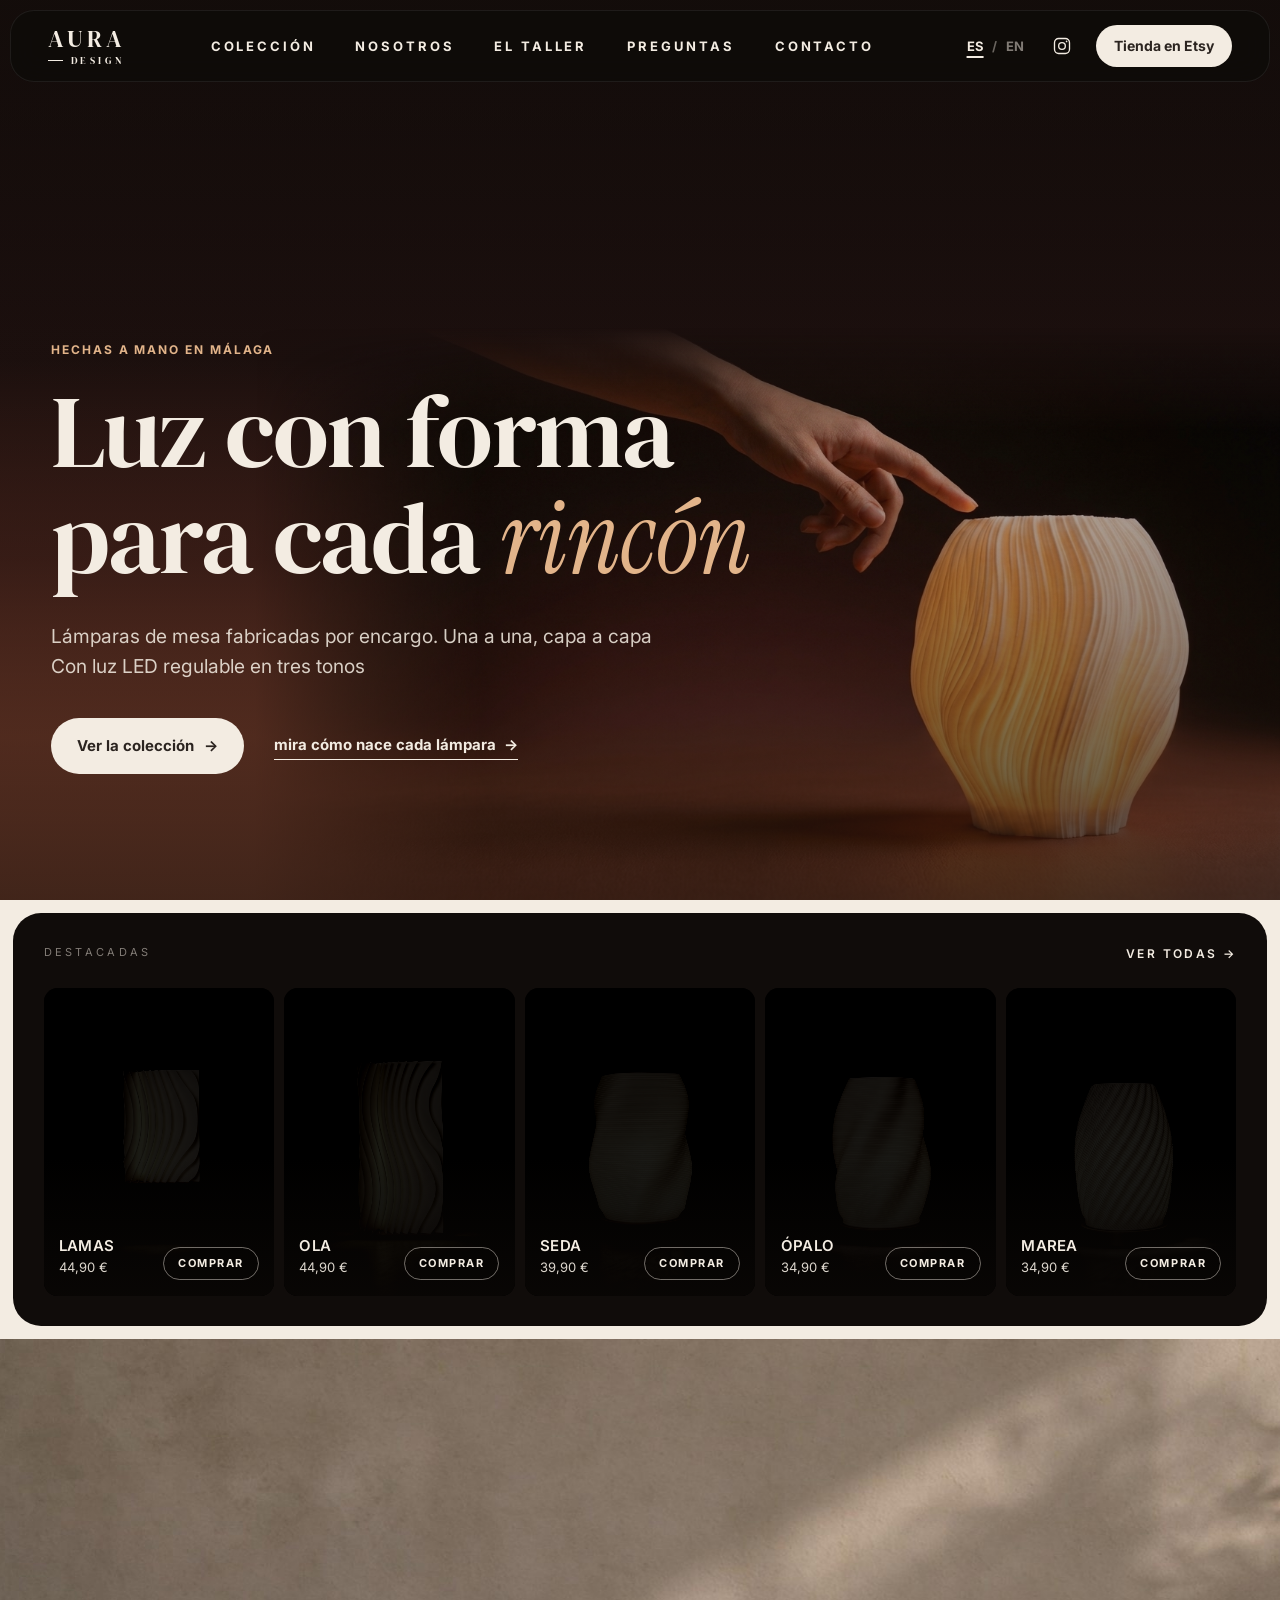
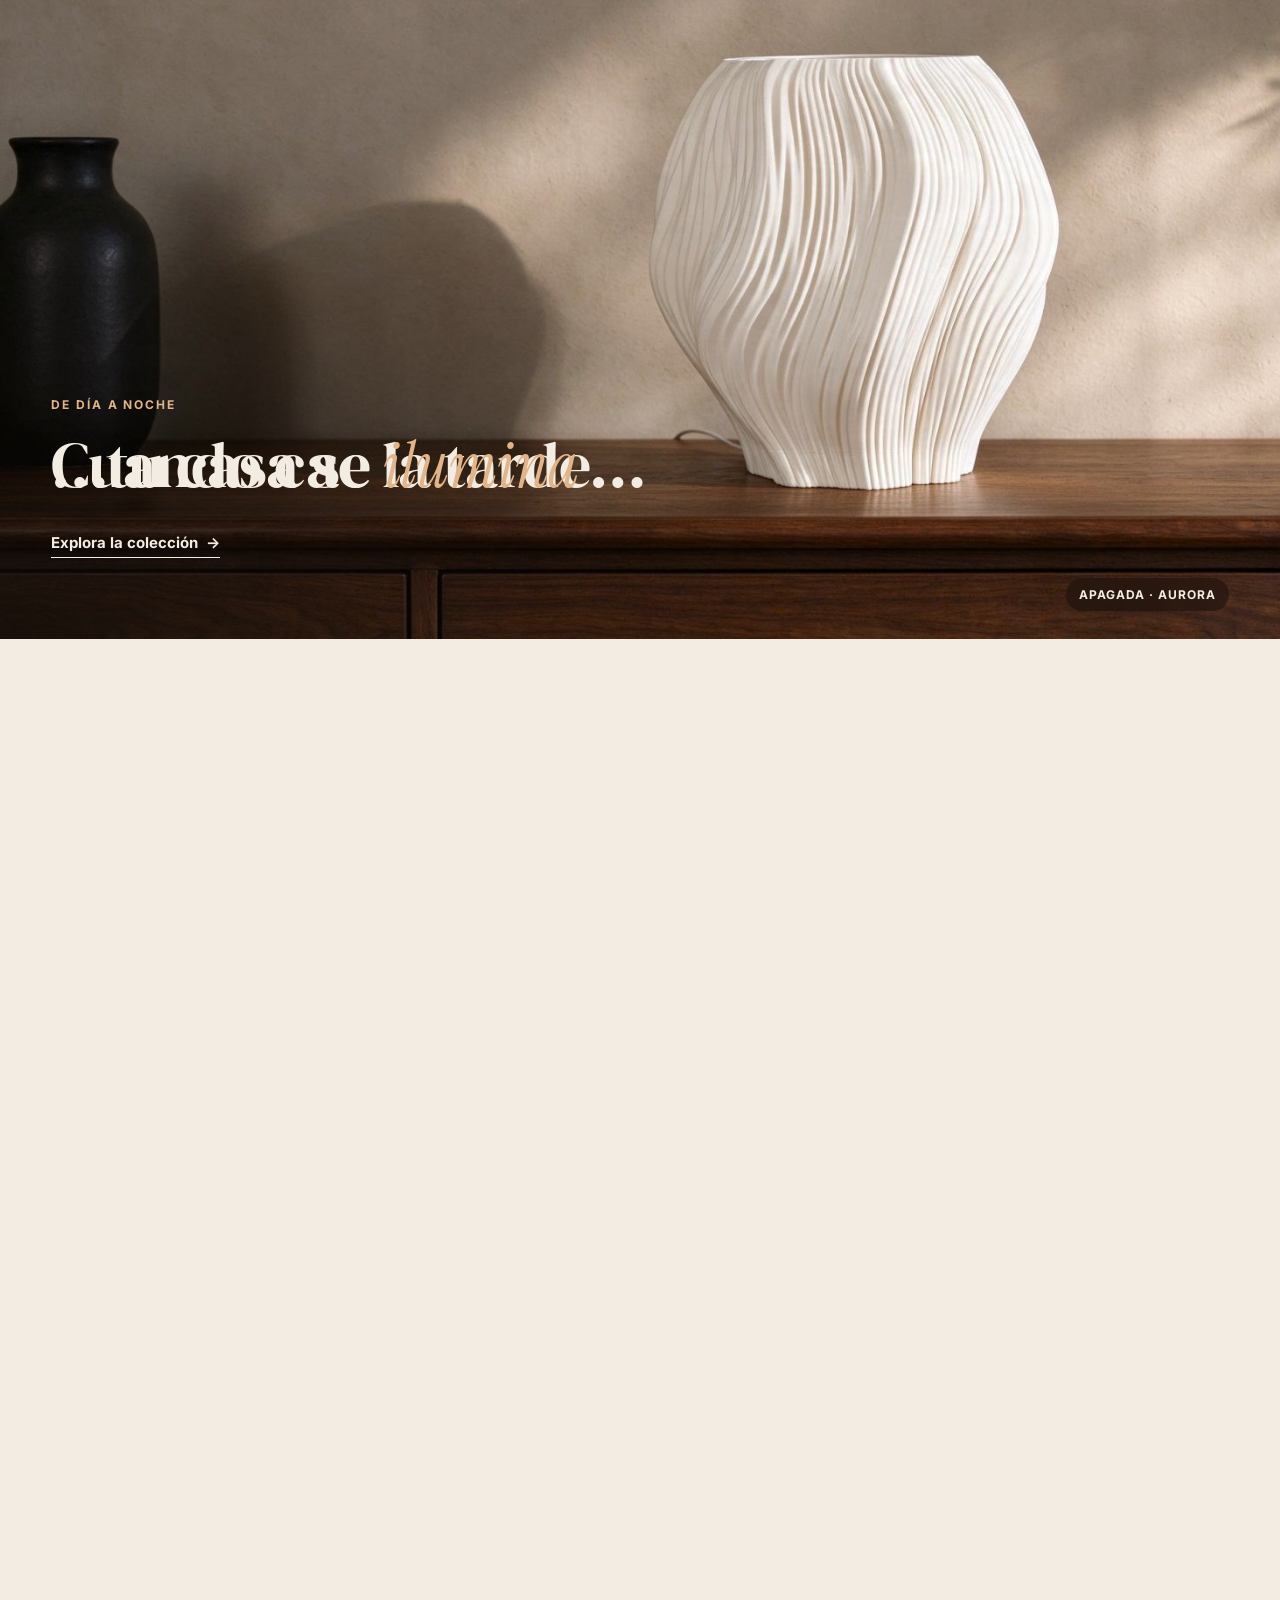
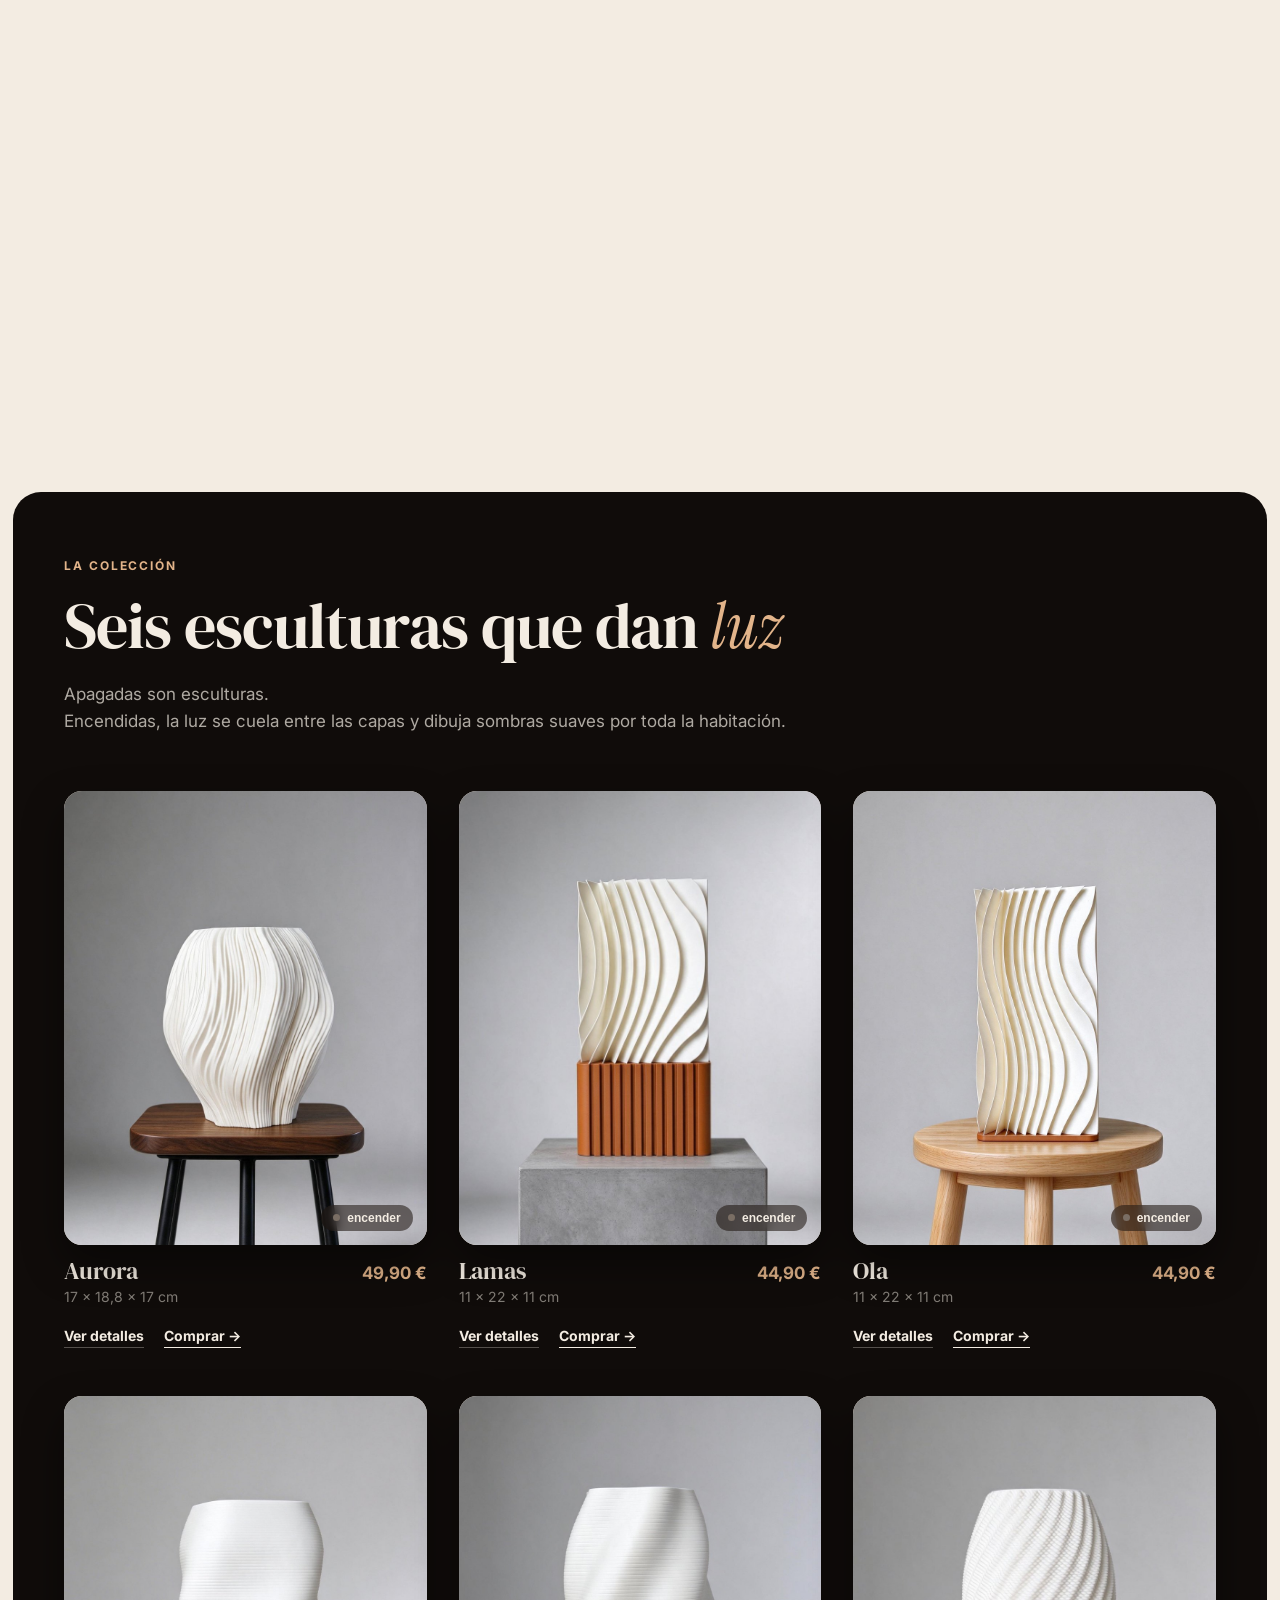
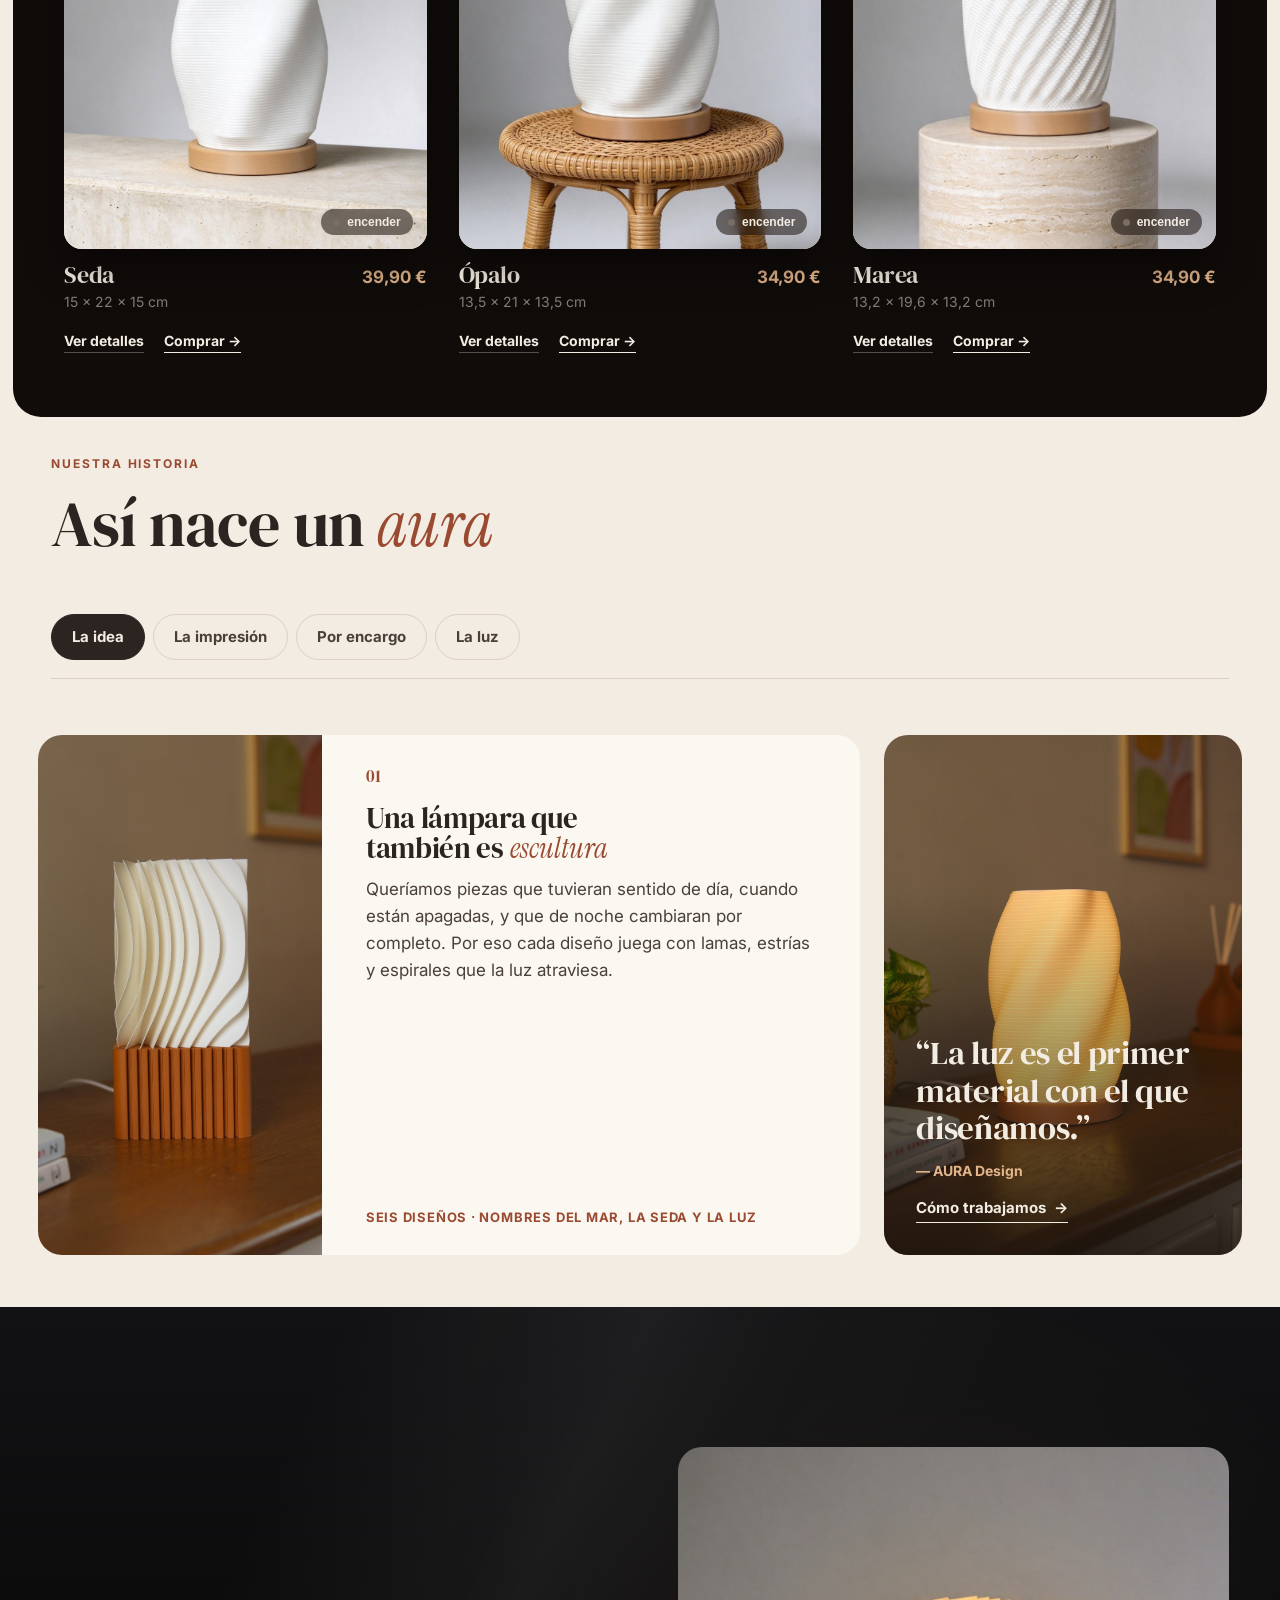
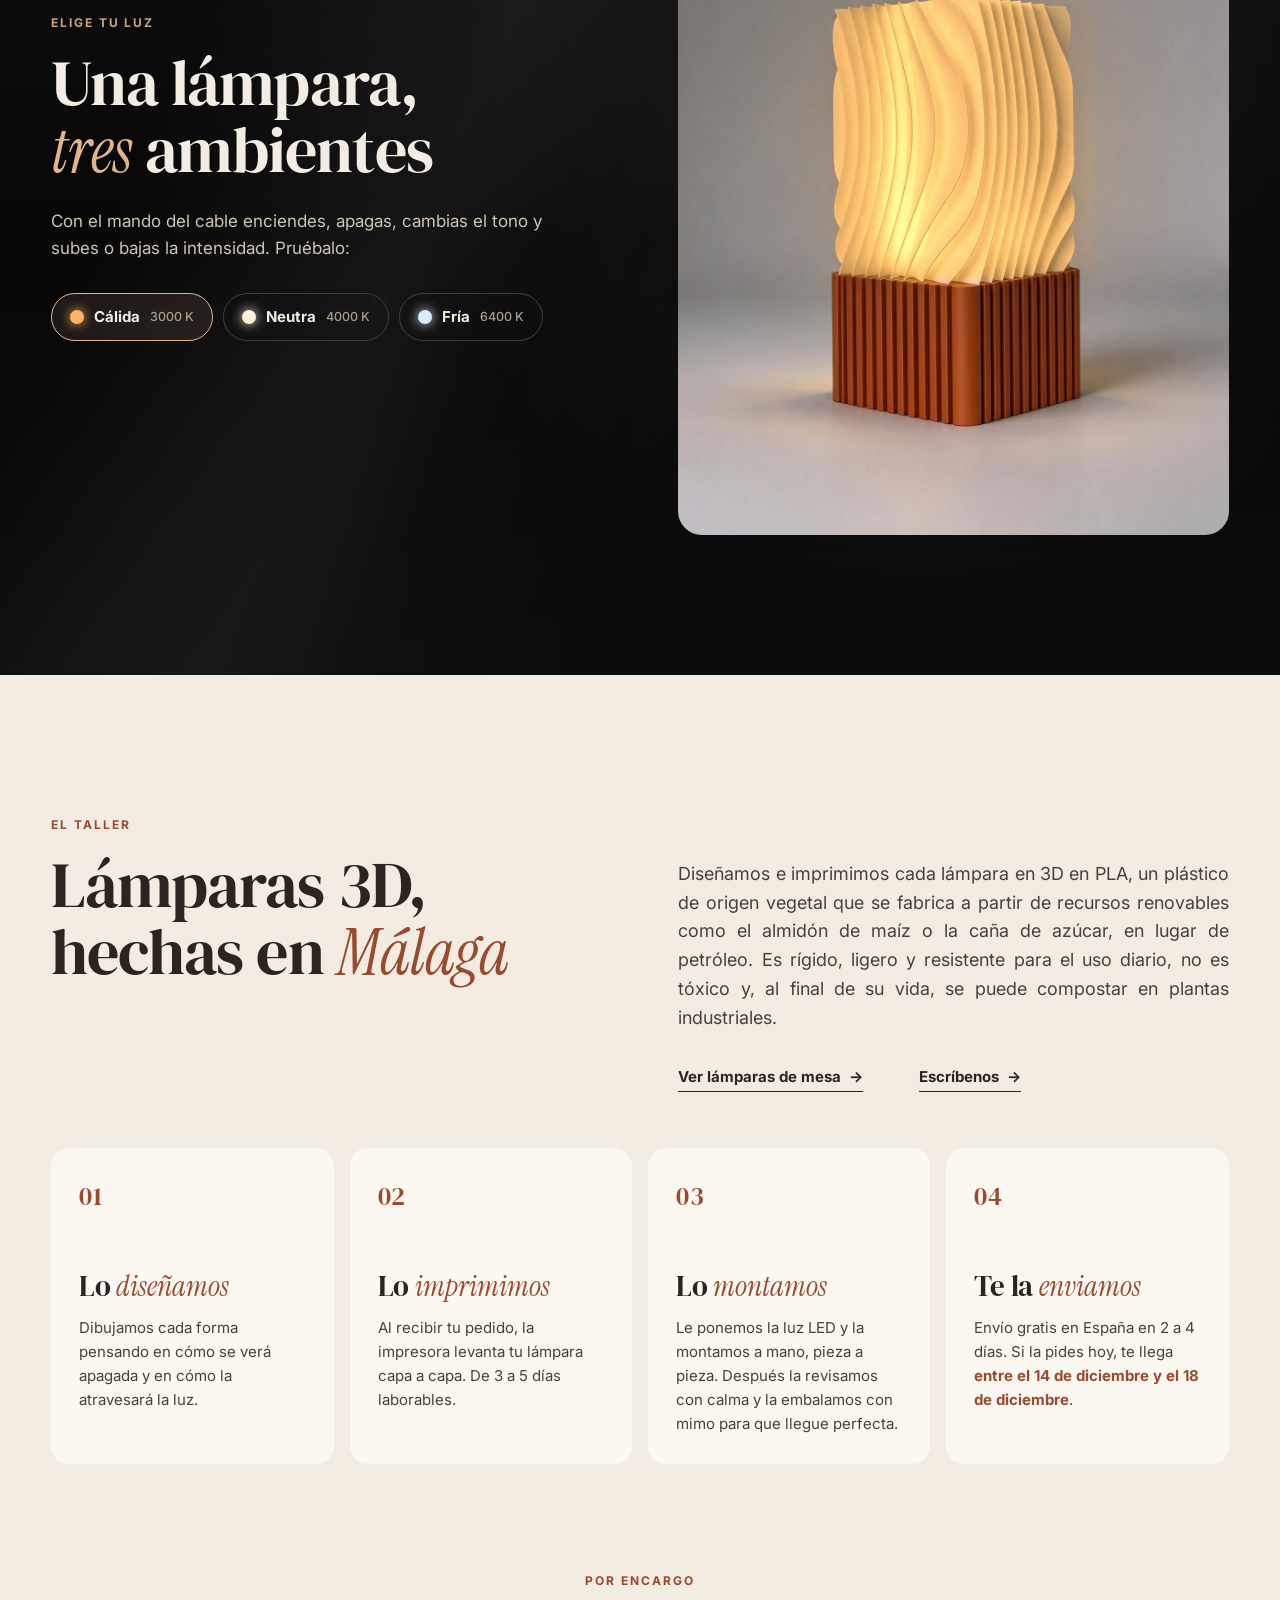
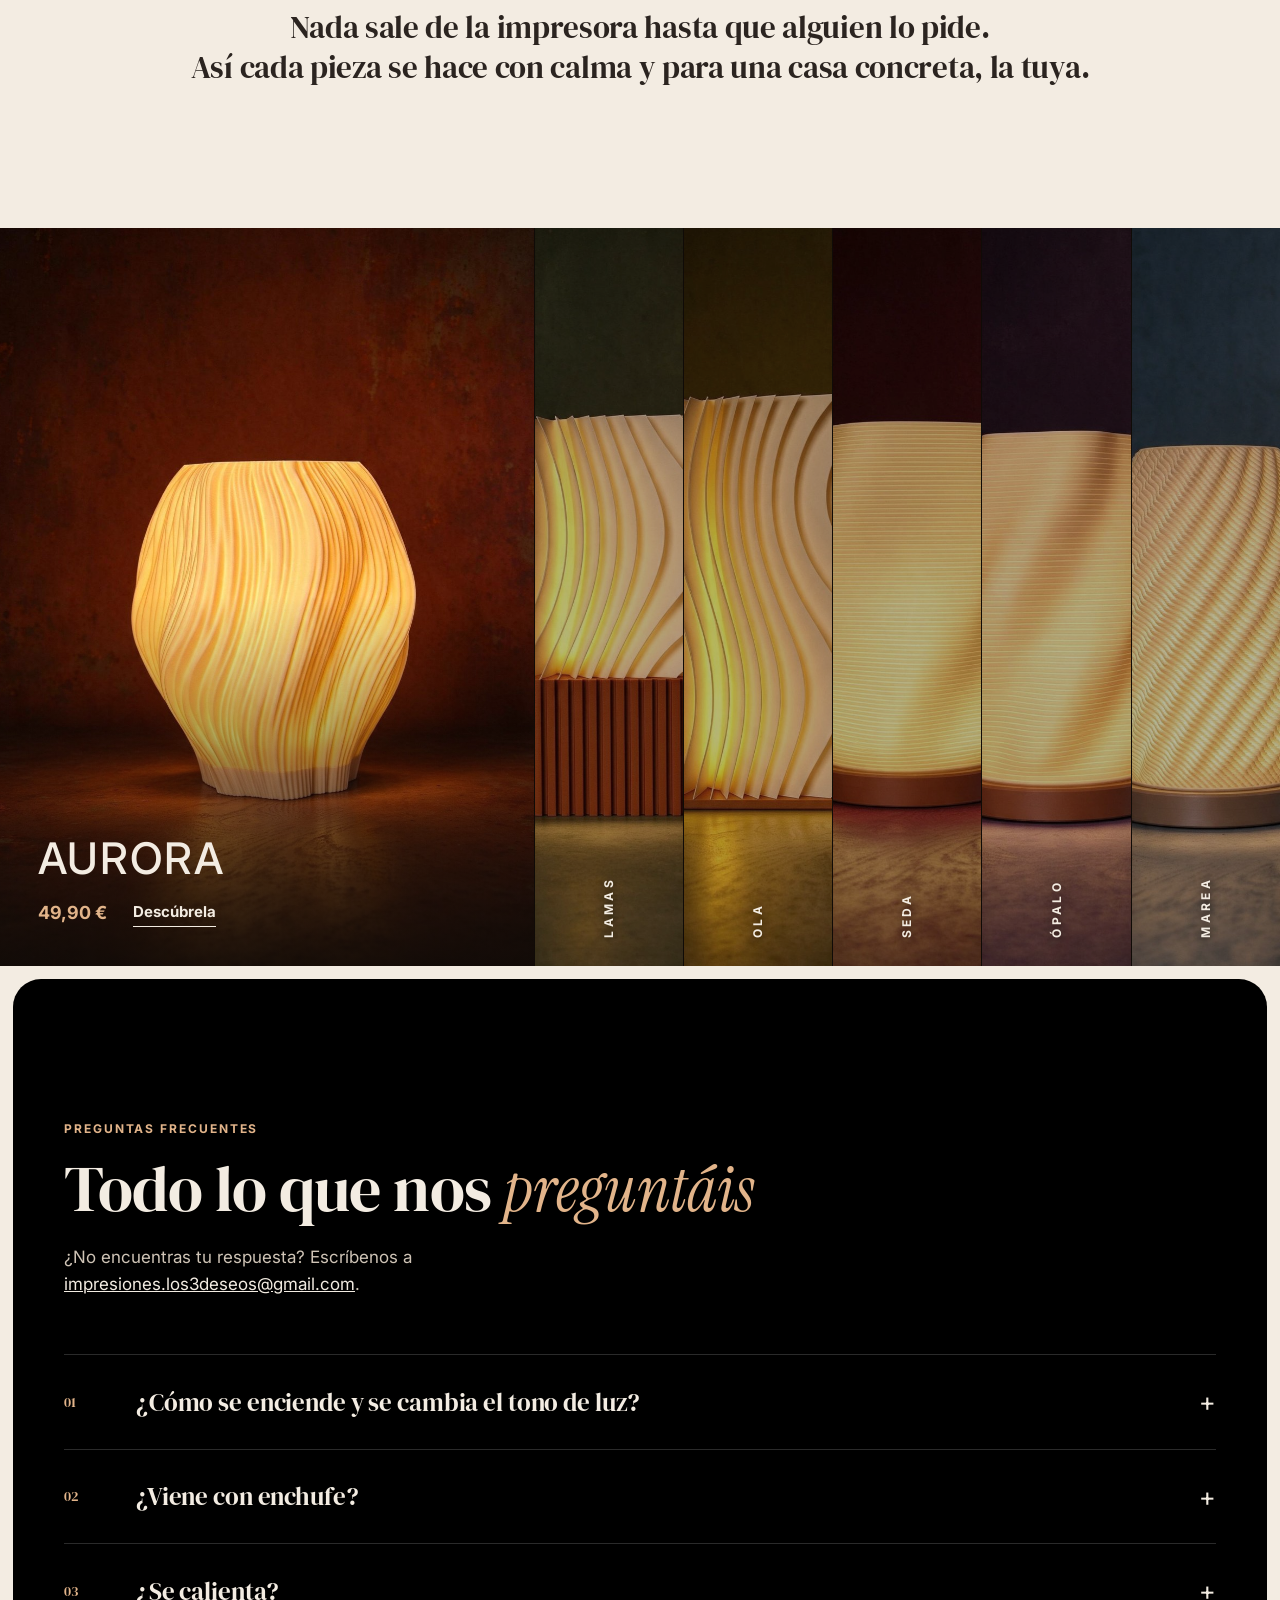
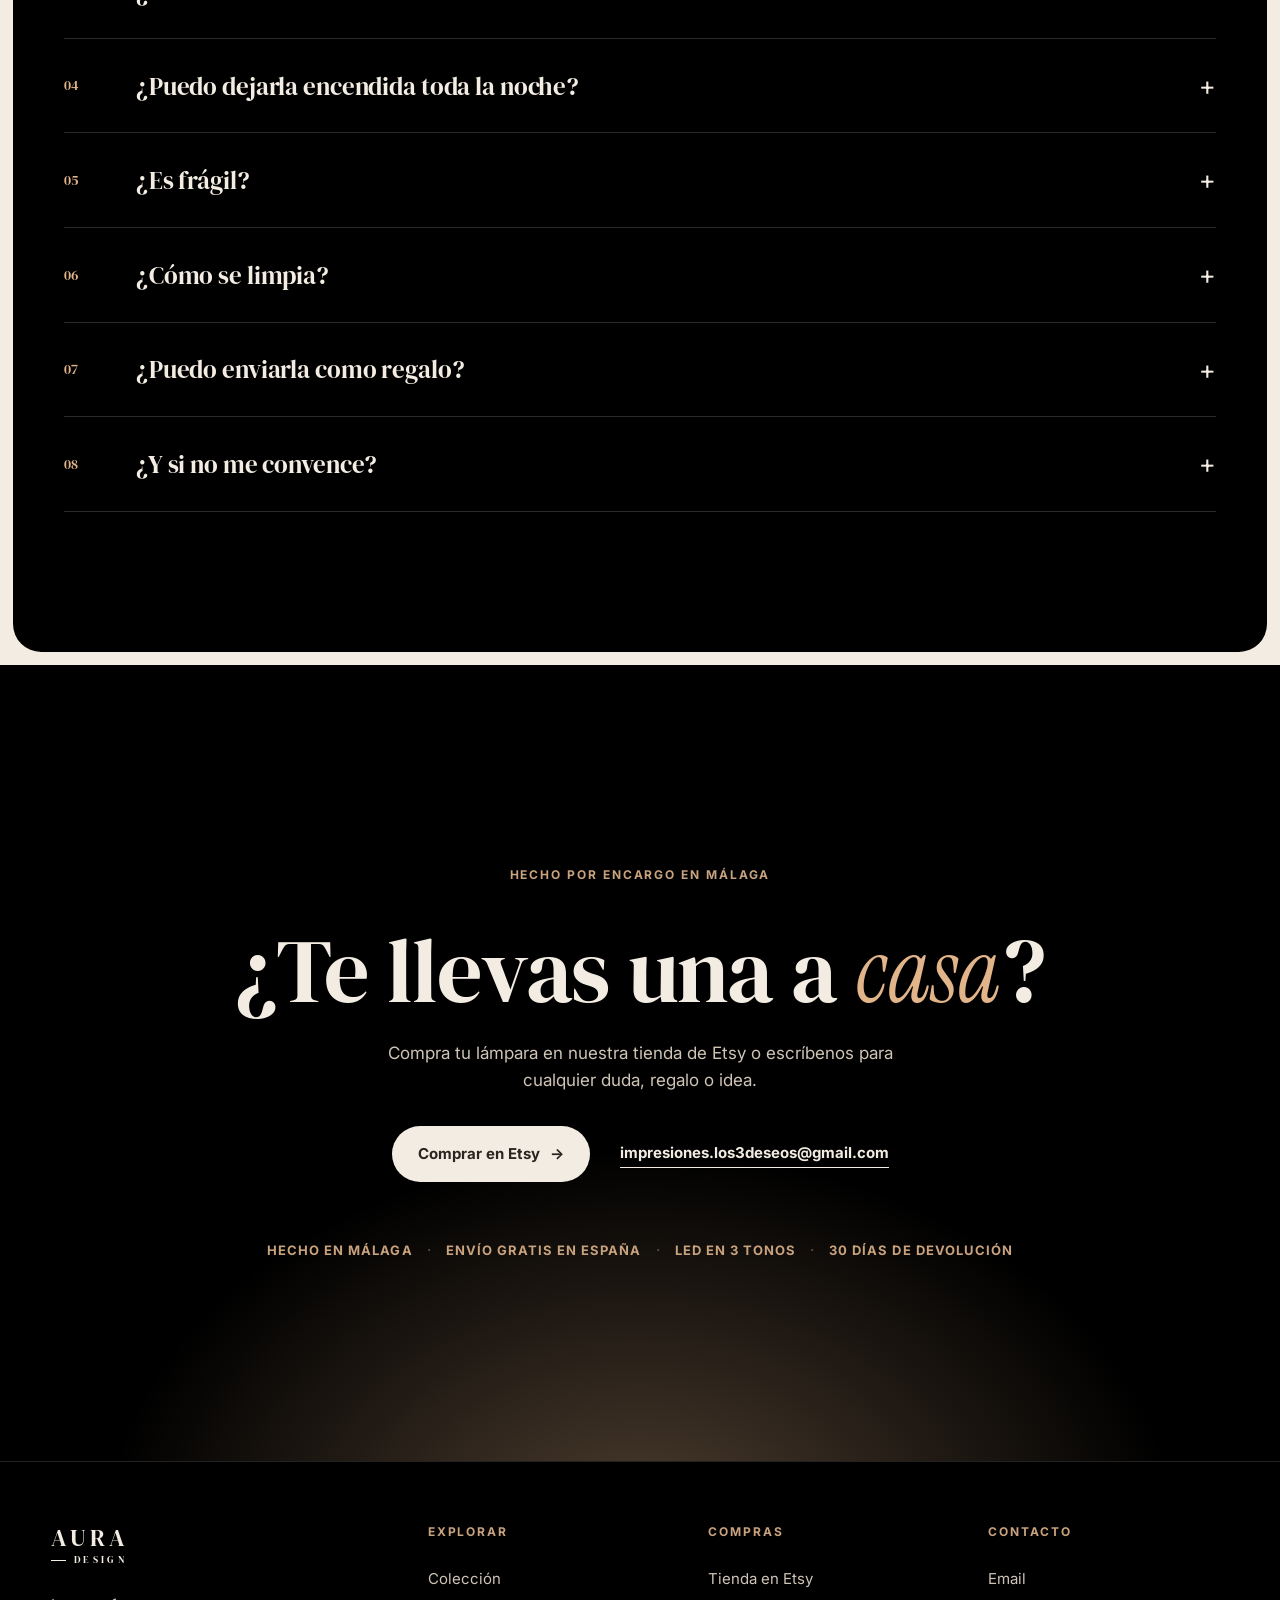
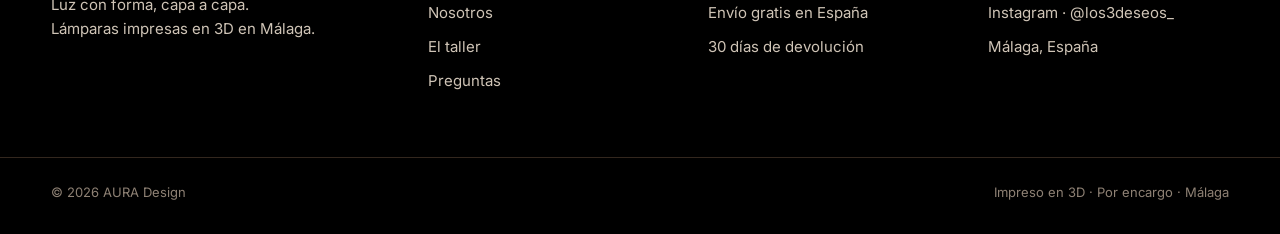
==== movil.html @ dd96360b "Versión de móvil separada (movil.html) - movil.html con su propia hoja de estilos (css/movil.css); c" ====
<!doctype html>
<html lang="es" data-version="movil">
<head>
  <meta charset="utf-8" />
  <meta name="viewport" content="width=device-width, initial-scale=1, viewport-fit=cover" />
  <title>AURA Design · Lámparas impresas en 3D en Málaga</title>
  <meta name="description" content="Lámparas de mesa de diseño impresas en 3D por encargo en Málaga. Luz LED regulable en tres tonos: cálida, neutra o fría. Envío gratis en España." />
  <meta property="og:title" content="AURA Design · Lámparas impresas en 3D en Málaga" />
  <meta property="og:description" content="Lámparas escultóricas impresas en 3D, hechas por encargo en Málaga." />
  <meta property="og:image" content="assets/fotos/lamas/1.jpg" />
  <link rel="icon" href="assets/favicon.svg" type="image/svg+xml" />
  <link rel="preconnect" href="https://fonts.googleapis.com" />
  <link rel="preconnect" href="https://fonts.gstatic.com" crossorigin />
  <link href="https://fonts.googleapis.com/css2?family=Inter:wght@400;500;600;700&family=DM+Serif+Display&family=Instrument+Serif:ital@1&display=swap" rel="stylesheet" />
  <link rel="stylesheet" href="css/movil.css" />
</head>
<body>

  <!-- Cabecera -->
  <header class="cabecera" id="cabecera">
    <div class="ancho cabecera-fila">
      <a href="#inicio" class="logo" aria-label="AURA Design. Inicio">
        <span class="logo-texto"><span class="logo-nombre"><b>AURA</b> <i>design</i></span></span>
      </a>
      <nav class="menu" id="menu" aria-label="Principal">
        <a href="#coleccion">Colección</a>
        <a href="#historia">Nosotros</a>
        <a href="#taller">El taller</a>
        <a href="#preguntas">Preguntas</a>
        <a href="#contacto">Contacto</a>
      </nav>
      <div class="cabecera-acciones">
        <div class="idiomas" role="group" aria-label="Idioma / Language">
          <button type="button" data-idioma="es" lang="es" aria-label="Español">ES</button>
          <span aria-hidden="true">/</span>
          <button type="button" data-idioma="en" lang="en" aria-label="English">EN</button>
        </div>
        <a class="icono" href="https://www.instagram.com/los3deseos_/" target="_blank" rel="noopener" aria-label="Instagram">
          <svg viewBox="0 0 24 24" width="20" height="20" fill="none" stroke="currentColor" stroke-width="1.6"><rect x="3" y="3" width="18" height="18" rx="5"/><circle cx="12" cy="12" r="4"/><circle cx="17.5" cy="6.5" r="1" fill="currentColor" stroke="none"/></svg>
        </a>
        <a class="boton boton-pequeno" href="https://www.etsy.com/shop/Los3Deseos" target="_blank" rel="noopener">Tienda en Etsy</a>
        <button class="hamburguesa" id="hamburguesa" aria-label="Abrir menú" aria-expanded="false" aria-controls="menu">
          <span></span><span></span>
        </button>
      </div>
    </div>
  </header>

  <main>
    <!-- Hero -->
    <section class="hero" id="inicio">
      <img class="hero-video" src="assets/fotos/portada.jpg" alt="Una mano se acerca a una lámpara escultórica encendida" fetchpriority="high" />
      <div class="hero-velo"></div>
      <div class="ancho hero-contenido">
        <p class="antetitulo antetitulo-claro aparece">Hechas a mano en Málaga</p>
        <h1 class="aparece">Luz con forma<br />para cada <em>rincón</em></h1>
        <p class="hero-sub aparece">Lámparas de mesa fabricadas por encargo. Una a una, capa a capa<br />Con luz LED regulable en tres tonos</p>
        <div class="hero-ctas aparece">
          <a class="boton boton-claro" href="#coleccion">Ver la colección <span aria-hidden="true">→</span></a>
          <a class="enlace-flecha enlace-claro" href="#taller">mira cómo nace cada lámpara <span aria-hidden="true">→</span></a>
        </div>
      </div>
    </section>

    <!-- Vitrina: las lámparas se encienden una a una al bajar -->
    <section class="vitrina" id="vitrina" aria-label="Lámparas destacadas">
      <div class="vitrina-panel">
        <div class="vitrina-cabeza">
          <p>Destacadas</p>
          <a href="#coleccion">Ver todas <span aria-hidden="true">→</span></a>
        </div>
        <div class="vitrina-fila" id="vitrina-fila"></div>
      </div>
    </section>

    <!-- De día a noche: escena que se enciende con el scroll -->
    <section class="anochecer" id="anochecer">
      <div class="anochecer-fijo">
        <div class="anochecer-fondo" aria-hidden="true">
          <img src="assets/fotos/anochecer/dia.jpg" alt="" />
          <img class="encendida" src="assets/fotos/anochecer/noche.jpg" alt="" />
        </div>
        <div class="anochecer-texto">
          <p class="antetitulo antetitulo-claro">De día a noche</p>
          <h2>
            <span class="frase frase-dia">Cuando cae la tarde…</span>
            <span class="frase frase-noche">…tu casa se <em>ilumina</em></span>
          </h2>
          <a class="enlace-flecha anochecer-enlace" href="#coleccion">Explora la colección <span aria-hidden="true">→</span></a>
        </div>
        <p class="anochecer-estado" role="img" aria-label="Lámpara Aurora sobre un mueble de madera, de día apagada y de noche encendida"><span id="anochecer-estado">apagada</span> · Aurora</p>
      </div>
    </section>

    <!-- Colección -->
    <div class="coleccion-fondo">
    <section class="ancho seccion" id="coleccion">
      <div class="seccion-titulo aparece">
        <div>
          <p class="antetitulo">La colección</p>
          <h2>Seis esculturas que dan <em>luz</em></h2>
          <p class="seccion-sub">Apagadas son esculturas.<br />Encendidas, la luz se cuela entre las capas y dibuja sombras suaves por toda la habitación.</p>
        </div>
      </div>
      <div class="rejilla" id="rejilla"></div>
    </section>
    </div>

    <!-- Nuestra historia -->
    <section class="ancho seccion" id="historia">
      <div class="seccion-titulo aparece">
        <div>
          <p class="antetitulo">Nuestra historia</p>
          <h2>Así nace un <em>aura</em></h2>
        </div>
      </div>

      <div class="pestanas aparece" role="tablist" aria-label="Nuestra historia">
        <button role="tab" aria-selected="true" aria-controls="p-idea" id="t-idea">La idea</button>
        <button role="tab" aria-selected="false" aria-controls="p-impresion" id="t-impresion" tabindex="-1">La impresión</button>
        <button role="tab" aria-selected="false" aria-controls="p-encargo" id="t-encargo" tabindex="-1">Por encargo</button>
        <button role="tab" aria-selected="false" aria-controls="p-material" id="t-material" tabindex="-1">La luz</button>
      </div>

      <div class="historia aparece">
        <div class="historia-paneles">
          <article class="panel" role="tabpanel" id="p-idea" aria-labelledby="t-idea">
            <img src="assets/fotos/lamas/1.jpg" alt="Lámpara Lamas apagada" loading="lazy" />
            <div class="panel-texto">
              <span class="numero">01</span>
              <h3>Una lámpara que también es <em>escultura</em></h3>
              <p>Queríamos piezas que tuvieran sentido de día, cuando están apagadas, y que de noche cambiaran por completo. Por eso cada diseño juega con lamas, estrías y espirales que la luz atraviesa.</p>
              <p class="pie">Seis diseños · nombres del mar, la seda y la luz</p>
            </div>
          </article>
          <article class="panel" role="tabpanel" id="p-impresion" aria-labelledby="t-impresion" hidden>
            <img src="assets/fotos/ola-doble/5.jpg" alt="Detalle de las lamas impresas en 3D de la lámpara Ola" loading="lazy" />
            <div class="panel-texto">
              <span class="numero">02</span>
              <h3>Capa a capa, en <em>Málaga</em></h3>
              <p>Cada lámpara se imprime en 3D en nuestro taller, capa sobre capa, hasta levantar formas que serían imposibles de hacer a mano. Después la montamos, la probamos y la revisamos antes de embalarla.</p>
              <p class="pie">Impresión 3D · montaje a mano</p>
            </div>
          </article>
          <article class="panel" role="tabpanel" id="p-encargo" aria-labelledby="t-encargo" hidden>
            <img src="assets/fotos/marea/1.jpg" alt="Lámpara Marea apagada" loading="lazy" />
            <div class="panel-texto">
              <span class="numero">03</span>
              <h3>Se hace cuando la <em>pides</em></h3>
              <p>No guardamos almacenes llenos. Tu lámpara empieza a imprimirse cuando haces el pedido: tardamos de 3 a 5 días laborables en hacerla y de 2 a 4 en que te llegue, con envío gratis en España.</p>
              <p class="pie" id="pie-entrega">Por encargo · envío gratis en España</p>
            </div>
          </article>
          <article class="panel" role="tabpanel" id="p-material" aria-labelledby="t-material" hidden>
            <img src="assets/fotos/seda/2.jpg" alt="Lámpara Seda encendida" loading="lazy" />
            <div class="panel-texto">
              <span class="numero">04</span>
              <h3>Tres tonos, un <em>mando</em></h3>
              <p>Luz LED regulable: cálida (3000 K), neutra (4000 K) o fría (6400 K), y la intensidad que quieras. Apenas da calor, así que puedes dejarla encendida toda la noche. Se conecta por USB de 5 V, con adaptador de enchufe incluido.</p>
              <p class="pie">PLA · LED regulable · USB 5 V</p>
            </div>
          </article>
        </div>
        <blockquote class="cita">
          <img src="assets/fotos/opalo/2.jpg" alt="" loading="lazy" />
          <div>
            <p>“La luz es el primer material con el que diseñamos.”</p>
            <footer>— AURA Design</footer>
            <a class="enlace-flecha enlace-claro" href="#taller">Cómo trabajamos <span aria-hidden="true">→</span></a>
          </div>
        </blockquote>
      </div>
    </section>

    <!-- Tonos de luz interactivos -->
    <section class="tonos" id="tonos">
      <div class="ancho tonos-fila">
        <div class="tonos-texto aparece">
          <p class="antetitulo antetitulo-dorado">Elige tu luz</p>
          <h2>Una lámpara, <em>tres</em> ambientes</h2>
          <p>Con el mando del cable enciendes, apagas, cambias el tono y subes o bajas la intensidad. Pruébalo:</p>
          <div class="tonos-botones" role="radiogroup" aria-label="Tono de luz">
            <button role="radio" aria-checked="true" data-tono="calida"><i style="--c:#ffb565"></i>Cálida <small>3000 K</small></button>
            <button role="radio" aria-checked="false" data-tono="neutra" tabindex="-1"><i style="--c:#fff1d6"></i>Neutra <small>4000 K</small></button>
            <button role="radio" aria-checked="false" data-tono="fria" tabindex="-1"><i style="--c:#d8ecff"></i>Fría <small>6400 K</small></button>
          </div>
        </div>
        <figure class="tonos-foto" id="tonos-foto" data-tono="calida">
          <div class="capa-tono" data-capa="calida">
            <img src="assets/fotos/tonos/calida.jpg" alt="Lámpara Lamas encendida" loading="lazy" />
          </div>
          <div class="capa-tono" data-capa="neutra">
            <img src="assets/fotos/tonos/neutra.jpg" alt="" aria-hidden="true" loading="lazy" />
          </div>
          <div class="capa-tono" data-capa="fria">
            <img src="assets/fotos/tonos/fria.jpg" alt="" aria-hidden="true" loading="lazy" />
          </div>
        </figure>
      </div>
    </section>

    <!-- El taller -->
    <section class="ancho seccion" id="taller">
      <div class="taller aparece">
        <p class="antetitulo taller-ante">El taller</p>
        <h2>Lámparas 3D, hechas en <em>Málaga</em></h2>
        <div class="taller-texto">
          <p>Diseñamos e imprimimos cada lámpara en 3D en PLA, un plástico de origen vegetal que se fabrica a partir de recursos renovables como el almidón de maíz o la caña de azúcar, en lugar de petróleo. Es rígido, ligero y resistente para el uso diario, no es tóxico y, al final de su vida, se puede compostar en plantas industriales.</p>
          <div class="taller-ctas">
            <a class="enlace-flecha" href="#coleccion">Ver lámparas de mesa <span aria-hidden="true">→</span></a>
            <a class="enlace-flecha" href="#contacto">Escríbenos <span aria-hidden="true">→</span></a>
          </div>
        </div>
      </div>

      <ol class="pasos" id="pasos">
        <li class="aparece"><span class="numero">01</span><h3>Lo <em>diseñamos</em></h3><p>Dibujamos cada forma pensando en cómo se verá apagada y en cómo la atravesará la luz.</p></li>
        <li class="aparece"><span class="numero">02</span><h3>Lo <em>imprimimos</em></h3><p>Al recibir tu pedido, la impresora levanta tu lámpara capa a capa. De 3 a 5 días laborables.</p></li>
        <li class="aparece"><span class="numero">03</span><h3>Lo <em>montamos</em></h3><p>Le ponemos la luz LED y la montamos a mano, pieza a pieza. Después la revisamos con calma y la embalamos con mimo para que llegue perfecta.</p></li>
        <li class="aparece"><span class="numero">04</span><h3>Te la <em>enviamos</em></h3><p>Envío gratis en España en 2 a 4 días. Si la pides hoy, te llega <strong id="entrega">en unos días</strong>.</p></li>
      </ol>

      <div class="manifiesto aparece">
        <p class="antetitulo">Por encargo</p>
        <p class="manifiesto-texto">Nada sale de la impresora hasta que alguien lo pide.<br />Así cada pieza se hace con calma y para una casa concreta, la tuya.</p>
      </div>
    </section>

    <!-- Abanico de las seis lámparas -->
    <section class="abanico" id="destacadas" aria-label="Las seis lámparas"></section>

    <!-- Preguntas (desde aquí hasta el final, fondo oscuro) -->
    <div class="preguntas-fondo">
    <section class="ancho seccion preguntas" id="preguntas">
      <div class="seccion-titulo aparece">
        <div>
          <p class="antetitulo">Preguntas frecuentes</p>
          <h2>Todo lo que nos <em>preguntáis</em></h2>
        </div>
        <p>¿No encuentras tu respuesta? Escríbenos a <a href="mailto:impresiones.los3deseos@gmail.com">impresiones.los3deseos@gmail.com</a>.</p>
      </div>
      <div class="acordeon" id="acordeon"></div>
    </section>
    </div>

    <!-- Cierre -->
    <section class="cierre" id="contacto">
      <div class="ancho cierre-contenido aparece">
        <p class="antetitulo antetitulo-dorado">Hecho por encargo en Málaga</p>
        <h2>¿Te llevas una a <em>casa</em>?</h2>
        <p>Compra tu lámpara en nuestra tienda de Etsy o escríbenos para cualquier duda, regalo o idea.</p>
        <div class="hero-ctas">
          <a class="boton boton-claro" href="https://www.etsy.com/shop/Los3Deseos" target="_blank" rel="noopener">Comprar en Etsy <span aria-hidden="true">→</span></a>
          <a class="enlace-flecha enlace-claro" href="mailto:impresiones.los3deseos@gmail.com">impresiones.los3deseos@gmail.com</a>
        </div>
        <ul class="confianza">
          <li>Hecho en Málaga</li><li>Envío gratis en España</li><li>LED en 3 tonos</li><li>30 días de devolución</li>
        </ul>
      </div>
    </section>
  </main>

  <footer class="pie-pagina">
    <div class="ancho pie-rejilla">
      <div class="pie-marca">
        <a href="#inicio" class="logo"><span class="logo-texto"><span class="logo-nombre"><b>AURA</b> <i>design</i></span></span></a>
        <p>Luz con forma, capa a capa.<br />Lámparas impresas en 3D en Málaga.</p>
      </div>
      <div>
        <h4>Explorar</h4>
        <a href="#coleccion">Colección</a>
        <a href="#historia">Nosotros</a>
        <a href="#taller">El taller</a>
        <a href="#preguntas">Preguntas</a>
      </div>
      <div>
        <h4>Compras</h4>
        <a href="https://www.etsy.com/shop/Los3Deseos" target="_blank" rel="noopener">Tienda en Etsy</a>
        <span>Envío gratis en España</span>
        <span>30 días de devolución</span>
      </div>
      <div>
        <h4>Contacto</h4>
        <a href="mailto:impresiones.los3deseos@gmail.com">Email</a>
        <a href="https://www.instagram.com/los3deseos_/" target="_blank" rel="noopener">Instagram · @los3deseos_</a>
        <span>Málaga, España</span>
      </div>
    </div>
    <div class="ancho pie-final">
      <span>© <span id="anio">2026</span> AURA Design</span>
      <span>Impreso en 3D · Por encargo · Málaga</span>
    </div>
  </footer>

  <!-- Ficha de producto -->
  <dialog class="ficha" id="ficha" aria-labelledby="ficha-nombre">
    <button class="ficha-cerrar" id="ficha-cerrar" aria-label="Cerrar">×</button>
    <div class="ficha-galeria">
      <img id="ficha-foto" src="" alt="" />
      <div class="ficha-miniaturas" id="ficha-miniaturas"></div>
    </div>
    <div class="ficha-datos">
      <p class="antetitulo" id="ficha-distintivo">Hecho por encargo</p>
      <h2 id="ficha-nombre"></h2>
      <p class="ficha-precio" id="ficha-precio"></p>
      <p id="ficha-descripcion"></p>
      <dl class="ficha-specs">
        <dt>Medidas</dt><dd id="ficha-medidas"></dd>
        <dt>Material</dt><dd>PLA impreso en 3D</dd>
        <dt>Luz</dt><dd>LED regulable: cálida, neutra o fría</dd>
        <dt>Cable</dt><dd>USB 5 V con adaptador de enchufe</dd>
        <dt>Entrega</dt><dd id="ficha-entrega"></dd>
      </dl>
      <a class="boton" id="ficha-comprar" href="#" target="_blank" rel="noopener">Comprar en Etsy <span aria-hidden="true">→</span></a>
    </div>
  </dialog>

  <script src="js/i18n.js"></script>
  <script src="js/main.js"></script>
</body>
</html>
---- css/movil.css ----
/* =========================================================
   AURA Design · estilos
   Paleta y tipografías tomadas de la marca actual.
   ========================================================= */
:root {
  --display: "DM Serif Display", Georgia, serif;
  --texto: Inter, system-ui, sans-serif;
  --logo: "DM Serif Display", Georgia, serif;
  --logo-cursiva: "Instrument Serif", Georgia, serif;

  --crema: #F3ECE2;
  --crema-2: #EAE0D2;
  --papel: #FBF7F1;
  --oscuro: #2B2420;
  --noche: #1A120C;
  --noche-2: #22170F;
  --terracota: #9A4A30;
  --dorado: #C9A27E;
  --ambar: #E2B48A;
  --apagado: #4A403A;
  --tenue: #746860;
  --linea: #DCD0C0;

  --radio: 18px;
  --sombra: 0 30px 60px -30px rgba(43, 36, 32, .45);
  --ease: cubic-bezier(.2, .7, .2, 1);
}

* { box-sizing: border-box; }
html { scroll-behavior: smooth; scroll-padding-top: 80px; }
body {
  margin: 0;
  background: var(--crema);
  color: var(--oscuro);
  font-family: var(--texto);
  font-size: 17px;
  line-height: 1.6;
  -webkit-font-smoothing: antialiased;
}
img, video { max-width: 100%; display: block; }
a { color: inherit; }
p { margin: 0; }
h1, h2, h3, h4 {
  margin: 0;
  font-family: var(--display);
  font-weight: 400;
  line-height: 1.04;
  letter-spacing: -.015em;
  text-wrap: balance;
}
h1 { font-size: clamp(48px, 8vw, 112px); }
h2 { font-size: clamp(36px, 5vw, 64px); }
h3 { font-size: clamp(24px, 2.3vw, 30px); letter-spacing: -.01em; }
/* Última palabra de los títulos: cursiva fina en color */
h1 em, h2 em, h3 em {
  font-family: var(--logo-cursiva); font-style: italic; font-weight: 400;
  letter-spacing: 0; color: var(--terracota);
}
.hero h1 em, .anochecer h2 em, .tonos h2 em, .cierre h2 em { color: var(--ambar); }
:focus-visible { outline: 3px solid var(--dorado); outline-offset: 3px; border-radius: 4px; }

.ancho { max-width: 1320px; margin: 0 auto; padding-inline: max(20px, 4vw); }
.seccion { padding-block: clamp(72px, 11vw, 140px); display: flex; flex-direction: column; gap: clamp(32px, 5vw, 56px); }
.seccion-titulo { display: flex; flex-wrap: wrap; align-items: end; justify-content: space-between; gap: 20px 40px; }
.seccion-titulo h2 { max-width: 14em; }
.seccion-titulo > p { color: var(--apagado); max-width: 28em; }

.antetitulo {
  font-size: 12px; font-weight: 700; letter-spacing: .16em; text-transform: uppercase;
  color: var(--terracota); margin-bottom: 18px;
}
.antetitulo-claro { color: var(--ambar); }
.antetitulo-dorado { color: var(--dorado); }

/* Botones y enlaces */
.boton {
  display: inline-flex; align-items: center; gap: 10px;
  padding: 16px 26px; border-radius: 999px;
  background: var(--oscuro); color: var(--crema);
  font-weight: 700; font-size: 15px; text-decoration: none;
  transition: transform .3s var(--ease), background .3s;
}
.boton:hover { transform: translateY(-2px); background: var(--terracota); }
.boton span { transition: transform .3s var(--ease); }
.boton:hover span { transform: translateX(4px); }
.boton-claro { background: var(--crema); color: var(--oscuro); }
.boton-claro:hover { background: var(--ambar); }
.boton-pequeno { padding: 10px 18px; font-size: 14px; }

.enlace-flecha {
  display: inline-flex; gap: 8px; align-items: center;
  font-weight: 700; font-size: 15px; text-decoration: none;
  border-bottom: 1px solid currentColor; padding-bottom: 2px;
}
.enlace-flecha span { transition: transform .3s var(--ease); }
.enlace-flecha:hover span { transform: translateX(5px); }
.enlace-claro { color: var(--crema); }

/* Barra de aviso */
.aviso {
  background: var(--terracota); color: var(--papel);
  font-size: 13px; font-weight: 700; letter-spacing: .04em;
  text-align: center; padding: 9px 16px;
}

/* Cabecera */
/* Barra flotante tipo píldora: negra arriba, crema al hacer scroll */
.cabecera {
  position: sticky; top: 0; z-index: 50;
  padding: 10px;
  margin-bottom: -92px;
  color: var(--crema);
  transition: color .45s var(--ease);
}
.cabecera.solida { color: var(--oscuro); }
.cabecera-fila {
  position: relative; max-width: none; border-radius: 24px;
  padding-inline: clamp(18px, 3vw, 44px);
  height: 72px; display: flex; align-items: center; justify-content: space-between; gap: 24px;
}
.cabecera-fila::before {
  content: ""; position: absolute; inset: 0; z-index: -1;
  border-radius: inherit;
  background: rgba(14, 11, 9, .82);
  border: 1px solid rgba(255, 255, 255, .07);
  backdrop-filter: blur(16px) saturate(1.2); -webkit-backdrop-filter: blur(16px) saturate(1.2);
  transition: background .45s var(--ease), border-color .45s, box-shadow .45s;
}
.cabecera.solida .cabecera-fila::before {
  background: rgba(232, 226, 218, .92);
  border-color: rgba(43, 36, 32, .06);
  box-shadow: 0 12px 40px -18px rgba(43, 36, 32, .35);
}
.cabecera:not(.solida) .boton-pequeno:hover { background: var(--ambar); }
.logo { display: inline-flex; align-items: center; gap: 10px; text-decoration: none; font-family: var(--display); font-weight: 700; font-size: 21px; letter-spacing: -.03em; }
.logo img { border-radius: 9px; }
.logo-texto { display: flex; flex-direction: column; line-height: 1; }
.logo-nombre { display: inline-flex; flex-direction: column; white-space: nowrap; letter-spacing: 0; }
.logo-nombre b { font-family: var(--display); font-weight: 400; font-size: 24px; letter-spacing: .16em; margin-right: -.16em; }
/* "design" debajo de AURA: mayúsculas pequeñas, separadas, con una línea a la izquierda */
.logo-nombre i {
  display: flex; align-items: center; gap: 8px; margin-top: 5px; margin-right: -.34em;
  font-family: var(--display); font-style: normal; font-weight: 400; font-size: 10px;
  letter-spacing: .34em; text-transform: uppercase;
}
.logo-nombre i::before { content: ""; flex: 1; height: 1px; background: currentColor; }
.logo-texto small {
  font-family: var(--texto); font-size: 10.5px; font-weight: 500;
  letter-spacing: .14em; text-transform: none; opacity: .75; margin-top: 4px;
}
.menu { display: flex; gap: 40px; }
.menu a { text-decoration: none; font-size: 13px; font-weight: 700; letter-spacing: .22em; text-transform: uppercase; position: relative; }
.menu a::after { content: ""; position: absolute; left: 0; right: 0; bottom: -4px; height: 1px; background: currentColor; transform: scaleX(0); transform-origin: right; transition: transform .35s var(--ease); }
.menu a:hover::after { transform: scaleX(1); transform-origin: left; }
.cabecera-acciones { display: flex; align-items: center; gap: 14px; }
/* Selector de idioma ES / EN */
.idiomas { display: flex; align-items: center; gap: 4px; font-size: 13px; font-weight: 700; letter-spacing: .08em; }
.idiomas span { opacity: .4; }
.idiomas button { background: none; border: 0; padding: 6px 4px; font: inherit; color: inherit; cursor: pointer; opacity: .5; transition: opacity .2s; }
.idiomas button:hover { opacity: .85; }
.idiomas button[aria-pressed="true"] { opacity: 1; text-decoration: underline; text-underline-offset: 5px; text-decoration-thickness: 1.5px; }
.icono { display: grid; place-items: center; width: 40px; height: 40px; border-radius: 50%; transition: background .3s; }
.icono:hover { background: rgba(127, 110, 95, .18); }
.cabecera:not(.solida) .boton-pequeno { background: var(--crema); color: var(--oscuro); }
.hamburguesa { display: none; width: 42px; height: 42px; border: 0; background: none; color: inherit; cursor: pointer; padding: 0; position: relative; }
.hamburguesa span { position: absolute; left: 10px; right: 10px; height: 1.6px; background: currentColor; transition: transform .3s var(--ease), top .3s; }
.hamburguesa span:first-child { top: 16px; }
.hamburguesa span:last-child { top: 25px; }
.hamburguesa[aria-expanded="true"] span:first-child { top: 20px; transform: rotate(45deg); }
.hamburguesa[aria-expanded="true"] span:last-child { top: 20px; transform: rotate(-45deg); }

/* Hero */
.hero {
  position: relative; min-height: 100svh; display: flex; align-items: flex-end;
  color: var(--crema); overflow: hidden; background: var(--noche);
}
/* Portada: se ve la foto entera, pegada abajo a la derecha. El fondo imita
   los colores de la foto (negro arriba, suelo terracota abajo) para que no se noten bordes. */
.hero:has(.hero-video) { background: linear-gradient(180deg, #0e0809 0%, #1c0f0e 40%, #4a221c 62%, #9a4c37 82%, #b55c43 100%); }
.hero-video {
  position: absolute; right: 0; bottom: 0; width: 80%; height: auto; max-height: 100%; object-fit: contain;
  /* Bordes izquierdo y superior difuminados para fundirse con el fondo */
  -webkit-mask-image: linear-gradient(to right, transparent 0%, #000 22%), linear-gradient(to bottom, transparent 0%, #000 18%);
  -webkit-mask-composite: source-in;
  mask-image: linear-gradient(to right, transparent 0%, #000 22%), linear-gradient(to bottom, transparent 0%, #000 18%);
  mask-composite: intersect;
}
@media (max-width: 760px) {
  /* Móvil: la foto se ve más de lejos (mano y lámpara enteras) en la parte de arriba,
     fundida con el fondo; el texto queda debajo. */
  .hero:has(.hero-video) { background: linear-gradient(180deg, #0e0809 0%, #140b0a 22%, #4a221c 44%, #8a4331 54%, #5e2d22 70%, #241310 100%); }
  .hero-video {
    inset: auto; top: 74px; left: -60vw; right: auto; bottom: auto;
    width: 172vw; max-width: none; height: auto; max-height: none; object-fit: contain;
    -webkit-mask-image: linear-gradient(to bottom, transparent 0%, #000 12%, #000 74%, transparent 100%);
    mask-image: linear-gradient(to bottom, transparent 0%, #000 12%, #000 74%, transparent 100%);
  }
  .hero .hero-contenido { padding-bottom: 26px; }
}
.hero-velo { position: absolute; inset: 0; background: linear-gradient(180deg, rgba(26,18,12,.45) 0%, rgba(26,18,12,.15) 35%, rgba(26,18,12,.75) 100%); }
.hero-contenido { position: relative; width: 100%; max-width: none; margin: 0;padding-bottom: clamp(90px, 14vh, 150px); padding-top: 140px; }
.hero h1 { max-width: 10em; }
.hero-sub { max-width: 32em; font-size: clamp(17px, 1.5vw, 20px); color: rgba(243,236,226,.86); margin: 28px 0 36px; }
.hero-ctas { display: flex; flex-wrap: wrap; align-items: center; gap: 18px 30px; }
.scroll-cue {
  position: absolute; right: max(20px, 4vw); bottom: 36px; z-index: 2;
  display: flex; flex-direction: column; align-items: center; gap: 10px;
  color: var(--crema); text-decoration: none; font-size: 11px; letter-spacing: .2em; text-transform: uppercase;
}
.scroll-cue i { width: 1px; height: 54px; background: rgba(243,236,226,.35); position: relative; overflow: hidden; }
.scroll-cue i::after { content: ""; position: absolute; left: 0; width: 1px; height: 18px; background: var(--crema); animation: gota 2s var(--ease) infinite; }
@keyframes gota { from { top: -18px; } to { top: 54px; } }

/* Rejilla de productos */
/* 3 arriba y 3 abajo; en tablet 2 por fila y en móvil 2 más pequeñas */
.rejilla { display: grid; grid-template-columns: repeat(3, 1fr); gap: 48px 32px; }
@media (max-width: 860px) { .rejilla { grid-template-columns: repeat(2, 1fr); } }
.tarjeta { display: flex; flex-direction: column; gap: 14px; }
.tarjeta-foto {
  position: relative; aspect-ratio: 4 / 5; border-radius: var(--radio); overflow: hidden;
  background: var(--crema-2); cursor: pointer; border: 0; padding: 0; width: 100%;
}
.tarjeta-foto img { position: absolute; inset: 0; width: 100%; height: 100%; object-fit: cover; transform: scale(var(--zoom, 1)); transition: opacity .8s var(--ease), transform 1.2s var(--ease); }
/* Lamas y Marea salen más pequeñas en su foto: se acercan un poco */
.tarjeta-foto[data-lampara="lamas"] { --zoom: 1.25; }
.tarjeta-foto[data-lampara="marea-mini"] { --zoom: 1.25; }
.tarjeta-foto .encendida { opacity: 0; }
.tarjeta:hover .tarjeta-foto .encendida,
.tarjeta.encendida .tarjeta-foto .encendida,
.tarjeta-foto:focus-visible .encendida { opacity: 1; }
.tarjeta:hover .tarjeta-foto img { transform: scale(calc(var(--zoom, 1) * 1.04)); }
.etiqueta {
  position: absolute; top: 14px; left: 14px; z-index: 2;
  background: var(--terracota); color: var(--papel);
  font-size: 12px; font-weight: 700; padding: 5px 11px; border-radius: 999px; letter-spacing: .03em;
}
.etiqueta-suave { left: auto; right: 14px; background: rgba(251,247,241,.9); color: var(--oscuro); }
.interruptor {
  position: absolute; bottom: 14px; right: 14px; z-index: 2;
  font-size: 12px; font-weight: 700; padding: 6px 12px; border-radius: 999px;
  background: rgba(26,18,12,.55); color: var(--crema); backdrop-filter: blur(6px);
  display: inline-flex; align-items: center; gap: 7px;
}
.interruptor::before { content: ""; width: 7px; height: 7px; border-radius: 50%; background: #7a6e64; transition: background .4s, box-shadow .4s; }
.tarjeta:hover .interruptor::before, .tarjeta.encendida .interruptor::before { background: #ffc37a; box-shadow: 0 0 10px #ffb565; }
.tarjeta-info { display: flex; justify-content: space-between; align-items: baseline; gap: 12px; }
.tarjeta-info h3 { font-size: 24px; }
.tarjeta-medidas { color: var(--tenue); font-size: 14px; white-space: nowrap; }
.precio { font-weight: 700; color: var(--terracota); white-space: nowrap; }
.precio s { color: var(--tenue); font-weight: 500; margin-right: 6px; }
.tarjeta-acciones { display: flex; gap: 20px; font-size: 14px; }
.tarjeta-acciones button { background: none; border: 0; padding: 0; font: inherit; font-weight: 700; cursor: pointer; color: var(--oscuro); border-bottom: 1px solid var(--linea); }
.tarjeta-acciones a { font-weight: 700; text-decoration: none; border-bottom: 1px solid currentColor; }

/* Vitrina: panel oscuro con lámparas que se encienden al bajar */
.vitrina { padding: clamp(10px, 1vw, 16px); }
.vitrina-panel {
  background: #100c0a; color: var(--crema);
  border-radius: 28px; padding: clamp(18px, 2.4vw, 32px);
}
.vitrina-cabeza { display: flex; justify-content: space-between; align-items: center; margin-bottom: clamp(18px, 2vw, 26px); }
.vitrina-cabeza p { font-size: 11px; letter-spacing: .3em; text-transform: uppercase; color: rgba(243,236,226,.5); }
.vitrina-cabeza a { font-size: 12px; font-weight: 600; letter-spacing: .2em; text-transform: uppercase; text-decoration: none; }
.vitrina-cabeza a span { display: inline-block; transition: transform .3s var(--ease); }
.vitrina-cabeza a:hover span { transform: translateX(4px); }
.vitrina-fila { display: grid; grid-template-columns: repeat(5, 1fr); gap: 10px; }
/* --luz va de 0 (apagada: oscura y sin color) a 1 (encendida: la foto tal cual) */
.foco {
  --luz: 0;
  position: relative; aspect-ratio: 3 / 4; border-radius: 14px; overflow: hidden; background: #000;
  box-shadow: 0 30px 70px -30px rgba(255, 170, 90, calc(var(--luz) * .45));
}
.foco img {
  position: absolute; inset: 0; width: 100%; height: 100%; object-fit: cover;
  filter: brightness(calc(.16 + var(--luz) * .84)) saturate(calc(.25 + var(--luz) * .75)) contrast(calc(1.15 - var(--luz) * .15));
  transform: scale(calc(1.04 - var(--luz) * .04));
  transition: filter .35s linear, transform .35s linear;
}
.foco::after { content: ""; position: absolute; inset: 0; background: linear-gradient(180deg, transparent 55%, rgba(10,7,5,.85) 100%); pointer-events: none; }.foco-abrir { position: absolute; inset: 0; z-index: 1; border: 0; padding: 0; background: none; cursor: pointer; border-radius: inherit; }
.foco .etiqueta { background: rgba(243,236,226,.16); color: var(--crema); backdrop-filter: blur(6px); font-size: 11px; padding: 4px 10px; }
.foco-info {
  position: absolute; left: 0; right: 0; bottom: 0; z-index: 2; pointer-events: none;
  display: flex; justify-content: space-between; align-items: flex-end; gap: 10px;
  padding: clamp(12px, 1.2vw, 18px);
}
.foco-info h3 { font-family: var(--texto); font-size: 15px; font-weight: 600; letter-spacing: .02em; text-transform: uppercase; }
.foco-precio { font-size: 13px; color: rgba(243,236,226,.9); }
.foco-precio s { opacity: .5; margin-right: 6px; }
.foco-comprar {
  pointer-events: auto; flex: none; text-decoration: none;
  font-size: 11px; font-weight: 700; letter-spacing: .14em; text-transform: uppercase;
  padding: 7px 14px; border-radius: 999px; border: 1px solid rgba(243,236,226,.45);
  transition: background .3s, color .3s;
}
.foco-comprar:hover { background: var(--crema); color: var(--oscuro); }
@media (max-width: 1020px) { .vitrina-fila { grid-template-columns: repeat(3, 1fr); } }@media (max-width: 560px) {
  .vitrina-fila { grid-template-columns: repeat(2, 1fr); }
  .foco-info { flex-direction: column; align-items: flex-start; }
  .foco-info h3 { font-size: 13px; }
}
/* Móvil: Destacadas en dos columnas escalonadas, con tarjetas de distintas alturas */
@media (max-width: 760px) {
  .vitrina-fila { grid-template-columns: 1fr 1fr; grid-auto-rows: 11px; gap: 0 10px; }
  .foco { aspect-ratio: auto; margin-bottom: 10px; }
  .foco:nth-child(1) { grid-column: 1; grid-row: 1 / span 30; }   /* alta */
  .foco:nth-child(2) { grid-column: 2; grid-row: 6 / span 24; }   /* empieza más abajo */
  .foco:nth-child(3) { grid-column: 1; grid-row: 31 / span 24; }
  .foco:nth-child(4) { grid-column: 2; grid-row: 30 / span 31; }  /* alta */
  .foco:nth-child(5) { grid-column: 1; grid-row: 55 / span 27; }
  .foco-info { gap: 8px; }
  .foco-comprar { font-size: 10px; padding: 6px 12px; }
}

/* De día a noche */
.anochecer { position: relative; height: 260vh; background: var(--crema); --p: 0; }
.anochecer-fijo {
  position: sticky; top: 0; height: 100vh; overflow: hidden;
  display: flex; align-items: flex-end;
  padding: 0 max(20px, 4vw) max(56px, 9vh);
  background: var(--noche);
  color: var(--crema);
}
/* Fondo a pantalla completa: foto de día que se funde con la de noche al bajar */
.anochecer-fondo { position: absolute; inset: 0; }
.anochecer-fondo img { position: absolute; inset: 0; width: 100%; height: 100%; object-fit: cover; object-position: 25% center; }
.anochecer-fondo .encendida { opacity: var(--p); }
/* Sombra suave en la esquina inferior izquierda para que el texto claro se lea */
.anochecer-fondo::after {
  content: ""; position: absolute; inset: 0;
  background: radial-gradient(ellipse 65% 60% at 0% 100%, rgba(14,10,7,.72) 0%, rgba(14,10,7,.4) 45%, transparent 100%);
}
.anochecer-texto { position: relative; }
.anochecer-estado {
  position: absolute; right: max(20px, 4vw); bottom: 28px;
  font-size: 12px; font-weight: 700; letter-spacing: .08em; text-transform: uppercase;
  background: rgba(26,18,12,.55); color: var(--crema); padding: 7px 13px; border-radius: 999px; backdrop-filter: blur(6px);
}
/* De día solo se ve "Cuando cae la tarde…"; al encenderse la lámpara se cambia por "…tu casa se enciende" */
.anochecer h2 { display: grid; }
.anochecer h2 { font-size: clamp(28px, 5vw, 64px); }
.frase { grid-area: 1 / 1; white-space: nowrap;transition: opacity .2s linear, transform .2s linear; }
.frase-dia { opacity: clamp(0, calc(1 - var(--p) * 2.2), 1); transform: translateY(calc(var(--p) * -14px)); }
.frase-noche { opacity: clamp(0, calc(var(--p) * 2.2 - 1.2), 1); transform: translateY(calc((1 - var(--p)) * 14px)); }
.anochecer-enlace { margin-top: 32px; }
/* "De día a noche" y "Explora la colección" también desaparecen en el hueco entre las dos frases */
.anochecer .antetitulo, .anochecer-enlace {
  opacity: max(clamp(0, calc(1 - var(--p) * 2.2), 1), clamp(0, calc(var(--p) * 2.2 - 1.2), 1));
  transition: opacity .2s linear;
}
#coleccion { padding-top: clamp(40px, 5vw, 64px); padding-bottom: clamp(40px, 5vw, 64px); }
#historia { padding-top: clamp(16px, 2vw, 24px); padding-bottom: clamp(32px, 4vw, 56px); }
.historia-paneles { display: flex; }
.historia-paneles .panel { flex: 1; }
.seccion-sub { margin-top: 20px; color: var(--apagado); }
/* En pantallas anchas va en una sola línea; en móvil y tablet sigue partiéndose */
@media (min-width: 1100px) { .seccion-sub { white-space: nowrap; } }

/* Colección sobre un panel negro */
.coleccion-fondo {
  margin: clamp(10px, 1vw, 16px); background: #100c0a; color: var(--crema);
  border-radius: 28px;
}
.coleccion-fondo :is(h2, h3) { color: var(--crema); }
.coleccion-fondo .antetitulo, .coleccion-fondo h2 em, .coleccion-fondo .precio { color: var(--ambar); }
.coleccion-fondo .etiqueta:not(.etiqueta-suave) { background: var(--ambar); color: #100c0a; }
.coleccion-fondo .seccion-sub { color: rgba(242, 236, 226, .7); }
.coleccion-fondo .tarjeta-medidas,
.coleccion-fondo .precio s { color: rgba(242, 236, 226, .5); }
.coleccion-fondo .tarjeta-acciones button { color: var(--crema); border-bottom-color: rgba(242, 236, 226, .3); }
.coleccion-fondo .tarjeta-acciones a { color: var(--crema); }
.coleccion-fondo .tarjeta-foto { box-shadow: 0 18px 40px rgba(0, 0, 0, .45); }

/* Historia */
.pestanas { display: flex; flex-wrap: wrap; gap: 8px; border-bottom: 1px solid var(--linea); padding-bottom: 18px; }
.pestanas button {
  font: inherit; font-weight: 700; font-size: 15px; cursor: pointer;
  background: none; border: 1px solid var(--linea); color: var(--apagado);
  padding: 10px 20px; border-radius: 999px; transition: all .3s var(--ease);
}
.pestanas button:hover { border-color: var(--oscuro); color: var(--oscuro); }
.pestanas button[aria-selected="true"] { background: var(--oscuro); border-color: var(--oscuro); color: var(--crema); }
.historia { display: grid; grid-template-columns: 1.6fr 1fr; gap: 24px; }
.panel { display: grid; grid-template-columns: 1fr 1fr; background: var(--papel); border-radius: 24px; overflow: hidden; min-height: 520px; animation: entra .6s var(--ease); }
.panel[hidden] { display: none; }
.panel img { width: 100%; height: 100%; object-fit: cover; }
.panel { position: relative; }
#p-idea { overflow: hidden; }
#p-idea img { transform: scale(1.15); transform-origin: 50% 55%; }
#p-idea .panel-texto { position: relative; z-index: 1; background: var(--papel); }
.panel-texto { padding: clamp(28px, 4vw, 52px); display: flex; flex-direction: column; gap: 18px; }
.panel-texto p { color: var(--apagado); }
.panel-texto .pie { margin-top: auto; font-size: 13px; font-weight: 700; letter-spacing: .06em; text-transform: uppercase; color: var(--terracota); }
.numero { font-family: var(--display); font-size: 17px; font-weight: 400; color: var(--terracota); letter-spacing: .02em; }
/* En pantallas grandes, la historia más ancha y menos alta */
@media (min-width: 1021px) {
  .historia { width: min(1640px, calc(100vw - 2 * max(20px, 3vw))); align-self: center; grid-template-columns: 2.3fr 1fr; }
  .panel { grid-template-columns: 1fr 1.9fr; min-height: 280px; }
  .panel-texto { padding: 28px 44px; gap: 12px; }
  .cita { min-height: 280px; }
  .cita > div { padding: 26px 30px; }
  .cita p { font-size: clamp(24px, 2.2vw, 32px); }
}
@keyframes entra { from { opacity: 0; transform: translateY(14px); } to { opacity: 1; transform: none; } }
.cita { position: relative; margin: 0; border-radius: 24px; overflow: hidden; color: var(--crema); min-height: 520px; display: flex; align-items: flex-end; }
.cita img { position: absolute; inset: 0; width: 100%; height: 100%; object-fit: cover; }
.cita::before { content: ""; position: absolute; inset: 0; background: linear-gradient(180deg, transparent 30%, rgba(26,18,12,.85)); z-index: 1; }
.cita > div { position: relative; z-index: 2; padding: 32px; display: flex; flex-direction: column; gap: 14px; align-items: flex-start; }
.cita p { font-family: var(--display); font-size: clamp(26px, 2.6vw, 36px); line-height: 1.12; letter-spacing: -.01em; }
.cita footer { font-size: 14px; color: var(--ambar); font-weight: 700; }

/* Tonos */
/* Negro satinado: casi negro puro con reflejos suaves, como una superficie lacada */
.tonos {
  color: var(--crema); padding-block: clamp(72px, 11vw, 140px);
  background:
    radial-gradient(ellipse 55% 70% at 72% 45%, rgba(255, 190, 120, .07), transparent 70%),
    linear-gradient(115deg, transparent 20%, rgba(255, 255, 255, .055) 38%, rgba(255, 255, 255, .015) 46%, transparent 60%),
    linear-gradient(180deg, #121214 0%, #070708 55%, #0c0c0e 100%);
}
.tonos-fila { display: grid; grid-template-columns: 1fr 1fr; gap: 6vw; align-items: center; }
.tonos-texto > p:not(.antetitulo) { color: #CFC4B6; margin: 24px 0 30px; max-width: 30em; }
.tonos-botones { display: flex; flex-wrap: wrap; gap: 10px; margin-bottom: 28px; }
.tonos-botones button {
  font: inherit; font-weight: 700; font-size: 15px; cursor: pointer;
  display: inline-flex; align-items: center; gap: 10px;
  background: transparent; color: var(--crema); border: 1px solid #4a3c31; border-radius: 999px; padding: 11px 18px;
  transition: all .3s var(--ease);
}
.tonos-botones small { color: #A99C8D; font-weight: 500; }
.tonos-botones i { width: 14px; height: 14px; border-radius: 50%; background: var(--c); box-shadow: 0 0 12px var(--c); }
.tonos-botones button[aria-checked="true"] { border-color: var(--ambar); background: rgba(226,180,138,.1); }
.tonos-foto { position: relative; margin: 0; aspect-ratio: 4 / 5; border-radius: 24px; overflow: hidden; }
.tonos-foto img { position: absolute; inset: 0; width: 100%; height: 100%; object-fit: cover; }
/* Tres fotos reales (cálida, neutra, fría) que se funden al cambiar de tono */
.capa-tono { position: absolute; inset: 0; opacity: 0; transition: opacity .6s var(--ease); }
.tonos-foto[data-tono="calida"] [data-capa="calida"],
.tonos-foto[data-tono="neutra"] [data-capa="neutra"],
.tonos-foto[data-tono="fria"] [data-capa="fria"] { opacity: 1; }

/* Taller */
.taller { display: grid; grid-template-columns: 1fr 1fr; column-gap: 6vw; row-gap: 0; align-items: start; }
/* "El taller" va solo arriba; el título y el texto empiezan a la misma altura */
.taller-ante { grid-column: 1 / -1; margin-bottom: 26px; }
.taller h2 { margin-top: -.12em; }
.taller-texto { display: flex; flex-direction: column; gap: 20px; color: var(--apagado); font-size: 18px; }
.taller-texto p { text-align: justify; hyphens: auto; }
.taller-ctas { display: flex; flex-wrap: wrap; gap: 14px 56px; margin-top: 12px; color: var(--oscuro); }
.pasos { list-style: none; padding: 0; margin: 0; display: grid; grid-template-columns: repeat(4, 1fr); gap: 16px; counter-reset: paso; }
.pasos li { background: var(--papel); border-radius: var(--radio); padding: 28px; display: flex; flex-direction: column; gap: 14px; min-height: 260px; transition: transform .4s var(--ease), box-shadow .4s; }
.pasos li:hover { transform: translateY(-6px); box-shadow: var(--sombra); }
.pasos li h3 { margin-top: 40px; }
.pasos .numero { font-size: 26px; }
.pasos li p { color: var(--apagado); font-size: 15px; }
.pasos strong { color: var(--terracota); }
/* Frase grande y centrada bajo los pasos */
@media (min-width: 1000px) { .manifiesto-texto { white-space: nowrap; } }
.manifiesto { text-align: center; max-width: 1200px; margin: clamp(24px, 4vw, 56px) auto 0; }
.manifiesto-texto {
  font-family: var(--display); font-size: clamp(22px, 2.4vw, 32px); line-height: 1.3;
  letter-spacing: -.01em; color: var(--oscuro); text-wrap: balance;
}

/* Abanico de las seis lámparas */
/* Abanico: seis franjas a todo el ancho; la activa se ensancha y muestra nombre y explicación */
.abanico {
  display: flex; height: min(82vh, 780px); min-height: 520px;
  background: var(--noche); color: var(--crema); overflow: hidden;
}
.hoja {
  position: relative; flex: 1 1 0; min-width: 0; overflow: hidden; cursor: pointer; outline-offset: -4px;
  transition: flex-grow .8s var(--ease);
}
.hoja + .hoja { border-left: 1px solid rgba(0,0,0,.35); }
.hoja.activa { flex-grow: 3.6; cursor: default; }
.hoja img {
  position: absolute; inset: 0; width: 100%; height: 100%; object-fit: cover;
  filter: brightness(.72) saturate(.85); transform: scale(1.06);
  transition: filter .8s var(--ease), transform 1.2s var(--ease);
}
.hoja.activa img { filter: none; transform: scale(1); }
.hoja::after { content: ""; position: absolute; inset: 0; background: linear-gradient(180deg, transparent 50%, rgba(14,10,7,.88)); opacity: 0; transition: opacity .6s; pointer-events: none; }
.hoja.activa::after { opacity: 1; }
/* nombre en vertical en las franjas estrechas */
.hoja-nombre-corto {
  position: absolute; left: 50%; bottom: 28px; z-index: 2;
  writing-mode: vertical-rl; transform: translateX(-50%) rotate(180deg);
  font-size: 12px; font-weight: 700; letter-spacing: .28em; text-transform: uppercase;
  text-shadow: 0 1px 8px rgba(0,0,0,.6); transition: opacity .4s;
}
.hoja.activa .hoja-nombre-corto { opacity: 0; }
.hoja-texto {
  position: absolute; left: 0; bottom: 0; z-index: 2; width: min(560px, 100%);
  padding: clamp(22px, 3vw, 40px); display: flex; flex-direction: column; gap: 10px;
  opacity: 0; transform: translateY(16px); pointer-events: none;
  transition: opacity .4s, transform .6s var(--ease);
}
.hoja.activa .hoja-texto { opacity: 1; transform: none; pointer-events: auto; transition-delay: .35s; }
.hoja-ante { font-size: 11px; font-weight: 700; letter-spacing: .24em; text-transform: uppercase; color: var(--ambar); }
.hoja-texto h3 { font-family: var(--texto); font-weight: 500; font-size: clamp(30px, 3.4vw, 46px); letter-spacing: .04em; text-transform: uppercase; }
.hoja-lema { color: rgba(243,236,226,.85); max-width: 30em; }
.hoja-pie { display: flex; flex-wrap: wrap; align-items: center; gap: 14px 26px; margin-top: 8px; }
.hoja .precio { color: var(--ambar); font-size: 18px; }
.hoja .precio s { color: rgba(243,236,226,.6); }
.hoja-pie button { font: inherit; font-weight: 700; font-size: 15px; background: none; border: 0; border-bottom: 1px solid currentColor; color: inherit; padding: 0 0 2px; cursor: pointer; }
/* Móvil: las franjas pasan a ser horizontales, una encima de otra */
@media (max-width: 760px) {
  .abanico { flex-direction: column; height: auto; min-height: 0; }
  .hoja { flex: none; height: 76px; transition: height .7s var(--ease); }
  .hoja + .hoja { border-left: 0; border-top: 1px solid rgba(0,0,0,.35); }
  .hoja.activa { height: 72vh; }
  .hoja-nombre-corto { writing-mode: horizontal-tb; transform: none; left: 20px; bottom: auto; top: 50%; translate: 0 -50%; }
}

/* Preguntas */
.acordeon { border-top: 1px solid var(--linea); }
.acordeon details { border-bottom: 1px solid var(--linea); }
.acordeon summary {
  list-style: none; cursor: pointer; display: grid; grid-template-columns: 60px 1fr 30px; align-items: center; gap: 12px;
  padding: 26px 0; font-family: var(--display); font-size: clamp(20px, 2vw, 25px); letter-spacing: -.005em; font-weight: 400;
}
.acordeon summary::-webkit-details-marker { display: none; }
.acordeon summary .numero { font-size: 14px; }
.acordeon summary::after { content: "+"; font-family: var(--texto); font-size: 26px; font-weight: 400; justify-self: end; transition: transform .35s var(--ease); }
.acordeon details[open] summary::after { transform: rotate(45deg); }
.acordeon .respuesta { padding: 0 42px 28px 72px; color: var(--apagado); max-width: 52em; }

/* Preguntas sobre fondo oscuro, igual que el cierre y el pie */
.preguntas-fondo {
  background: #000; color: var(--crema);
  margin: clamp(10px, 1vw, 16px); border-radius: 28px;   /* recuadro como el de la colección */
}
.preguntas-fondo h2 em { color: var(--ambar); }
.preguntas-fondo .antetitulo { color: var(--ambar); }
.preguntas-fondo .seccion-titulo > p { color: #CFC4B6; }
.preguntas-fondo .seccion-titulo a { color: var(--crema); }
.preguntas-fondo .acordeon, .preguntas-fondo .acordeon details { border-color: #2a2a2a; }
.preguntas-fondo .acordeon .numero { color: var(--ambar); }
.preguntas-fondo .acordeon .respuesta { color: #CFC4B6; }

/* Cierre */
.cierre {
  position: relative; color: var(--crema); text-align: center; overflow: hidden;
  background: radial-gradient(ellipse 60% 70% at 50% 110%, rgba(226,180,138,.35), transparent 70%), #000;
  padding-block: clamp(100px, 16vw, 200px);
}
.cierre-contenido { display: flex; flex-direction: column; align-items: center; gap: 22px; }
.cierre h2 { font-size: clamp(44px, 7vw, 100px); }
.cierre-contenido > p:not(.antetitulo) { color: #CFC4B6; max-width: 32em; }
.cierre .hero-ctas { justify-content: center; margin-top: 10px; }
.confianza { list-style: none; padding: 0; margin: 36px 0 0; display: flex; flex-wrap: wrap; justify-content: center; gap: 10px 0; font-size: 13px; font-weight: 700; letter-spacing: .08em; text-transform: uppercase; color: var(--dorado); }
.confianza li + li::before { content: "·"; margin: 0 14px; color: #5a4a3e; }

/* Pie */
.pie-pagina { background: #000; color: #CFC4B6; border-top: 1px solid #222; font-size: 15px; }
.pie-rejilla { display: grid; grid-template-columns: 1.4fr 1fr 1fr 1fr; gap: 40px; padding-block: 64px; }
.pie-marca .logo { color: var(--crema); margin-bottom: 18px; }
.pie-rejilla h4 { font-family: var(--texto); font-size: 12px; letter-spacing: .16em; text-transform: uppercase; color: var(--dorado); margin-bottom: 18px; font-weight: 700; }
.pie-rejilla div { display: flex; flex-direction: column; gap: 10px; align-items: flex-start; }
.pie-rejilla a { text-decoration: none; }
.pie-rejilla a:hover { color: var(--crema); }
.pie-final { display: flex; flex-wrap: wrap; justify-content: space-between; gap: 10px; padding-block: 24px 32px; border-top: 1px solid #33271e; font-size: 13px; color: #8e8174; }

/* Ficha (modal) */
.ficha {
  width: min(1100px, calc(100vw - 32px)); max-height: calc(100dvh - 32px); padding: 0; border: 0; border-radius: 24px;
  background: var(--papel); color: var(--oscuro); overflow: auto;
}
.ficha[open] { display: grid; grid-template-columns: minmax(0, 1.1fr) minmax(0, 1fr); animation: entra .45s var(--ease); }
.ficha::backdrop { background: rgba(26,18,12,.6); backdrop-filter: blur(4px); }
.ficha-cerrar { position: absolute; top: 14px; right: 14px; z-index: 3; width: 44px; height: 44px; border-radius: 50%; border: 0; background: var(--crema); font-size: 26px; line-height: 1; cursor: pointer; color: var(--oscuro); }
.ficha-galeria { background: var(--crema-2); display: flex; flex-direction: column; min-width: 0; }
.ficha-galeria > img { width: 100%; aspect-ratio: 4 / 5; max-height: calc(100dvh - 140px); object-fit: cover; }
/* Imágenes cuadradas o apaisadas (como las infografías): se ven enteras, sin recortar */
.ficha-galeria > img.entera { object-fit: contain; background: #1c1612; }
.ficha-miniaturas { display: flex; gap: 8px; padding: 12px; overflow-x: auto; scrollbar-width: thin; }
.ficha-miniaturas button { flex: 0 0 64px; height: 80px; padding: 0; border: 2px solid transparent; border-radius: 10px; overflow: hidden; cursor: pointer; background: none; opacity: .6; transition: opacity .2s, border-color .2s; }
.ficha-miniaturas button[aria-current="true"] { border-color: var(--terracota); opacity: 1; }
.ficha-miniaturas img { width: 100%; height: 100%; object-fit: cover; }
.ficha-datos { padding: clamp(28px, 4vw, 52px); display: flex; flex-direction: column; gap: 18px; align-items: flex-start; }
#ficha-descripcion { text-align: justify; hyphens: auto; }
.ficha-datos > p:not(.antetitulo):not(.ficha-precio) { color: var(--apagado); }
.ficha-precio { font-size: 22px; font-weight: 700; color: var(--terracota); }
.ficha-precio s { color: var(--tenue); font-weight: 500; font-size: 18px; margin-right: 8px; }
.ficha-specs { display: grid; grid-template-columns: auto 1fr; gap: 10px 22px; margin: 6px 0 10px; font-size: 15px; width: 100%; border-top: 1px solid var(--linea); padding-top: 18px; }
.ficha-specs dt { font-weight: 700; }
.ficha-specs dd { margin: 0; color: var(--apagado); }

/* Animación de aparición */
.aparece { opacity: 0; transform: translateY(28px); transition: opacity 1s var(--ease), transform 1s var(--ease); }
.aparece.visible { opacity: 1; transform: none; }
.hero .aparece { transition-duration: 1.2s; }
.hero .aparece:nth-child(2) { transition-delay: .1s; }
.hero .aparece:nth-child(3) { transition-delay: .25s; }
.hero .aparece:nth-child(4) { transition-delay: .4s; }

/* Responsive */
@media (max-width: 1020px) {
  .historia { grid-template-columns: 1fr; }
  .cita { min-height: 380px; }
  .pasos { grid-template-columns: 1fr 1fr; }
  .pie-rejilla { grid-template-columns: 1fr 1fr; }
}
@media (max-width: 860px) {
  .menu {
    position: fixed; inset: 0 0 auto 0; top: 0; padding: 100px 24px 40px;
    background: var(--crema); color: var(--oscuro);
    flex-direction: column; gap: 6px;
    transform: translateY(-100%); transition: transform .5s var(--ease);
    z-index: -1;
  }
  .menu a { font-family: var(--display); font-size: 34px; font-weight: 400; letter-spacing: -.01em; text-transform: none; padding: 6px 0; }
  .cabecera { padding: 8px; margin-bottom: -84px; }
  .cabecera-fila { height: 68px; border-radius: 20px; }
  .cabecera.menu-abierto .cabecera-fila::before { background: transparent; border-color: transparent; box-shadow: none; }
  .menu.abierto { transform: none; }
  .cabecera.menu-abierto { color: var(--oscuro); }
  .hamburguesa { display: block; }
  .cabecera-acciones .boton-pequeno { display: none; }
  /* Móvil: la lámpara se centra en la foto y el texto va abajo, sobre un velo */
  .anochecer-fijo { align-items: flex-end; padding: 0 max(20px, 4vw) 80px; }
  .anochecer-fondo img { object-position: 50% center; }
  .anochecer-fondo::after {
    background: linear-gradient(0deg, rgba(14,10,7,.8) 0%, rgba(14,10,7,.4) 30%, transparent 48%);
  }
  .anochecer-estado { top: 100px; bottom: auto; }
  .panel { grid-template-columns: 1fr; }
  .panel img { aspect-ratio: 4 / 3; height: auto; }
  .tonos-fila, .taller { grid-template-columns: 1fr; }
  .taller { row-gap: 24px; }
  .taller-ante { margin-bottom: -6px; }
  .ficha[open] { grid-template-columns: minmax(0, 1fr); }
  .ficha-galeria > img { max-height: 60dvh; }
}
@media (max-width: 560px) {
  .pasos, .pie-rejilla { grid-template-columns: 1fr; }
  .rejilla { grid-template-columns: 1fr 1fr; gap: 28px 14px; }
  .tarjeta-info { flex-direction: column; gap: 2px; }
  .tarjeta-info h3 { font-size: 19px; }
  .tarjeta-medidas { display: none; }
  .tarjeta-acciones { flex-direction: column; align-items: flex-start; gap: 8px; }
  .interruptor { display: none; }
  .acordeon summary { grid-template-columns: 36px 1fr 24px; }
  .acordeon .respuesta { padding: 0 0 24px 48px; }
  .scroll-cue { display: none; }
}
@media (prefers-reduced-motion: reduce) {
  html { scroll-behavior: auto; }
  *, *::before, *::after { animation-duration: .01ms !important; transition-duration: .01ms !important; }
  .aparece { opacity: 1; transform: none; }
}
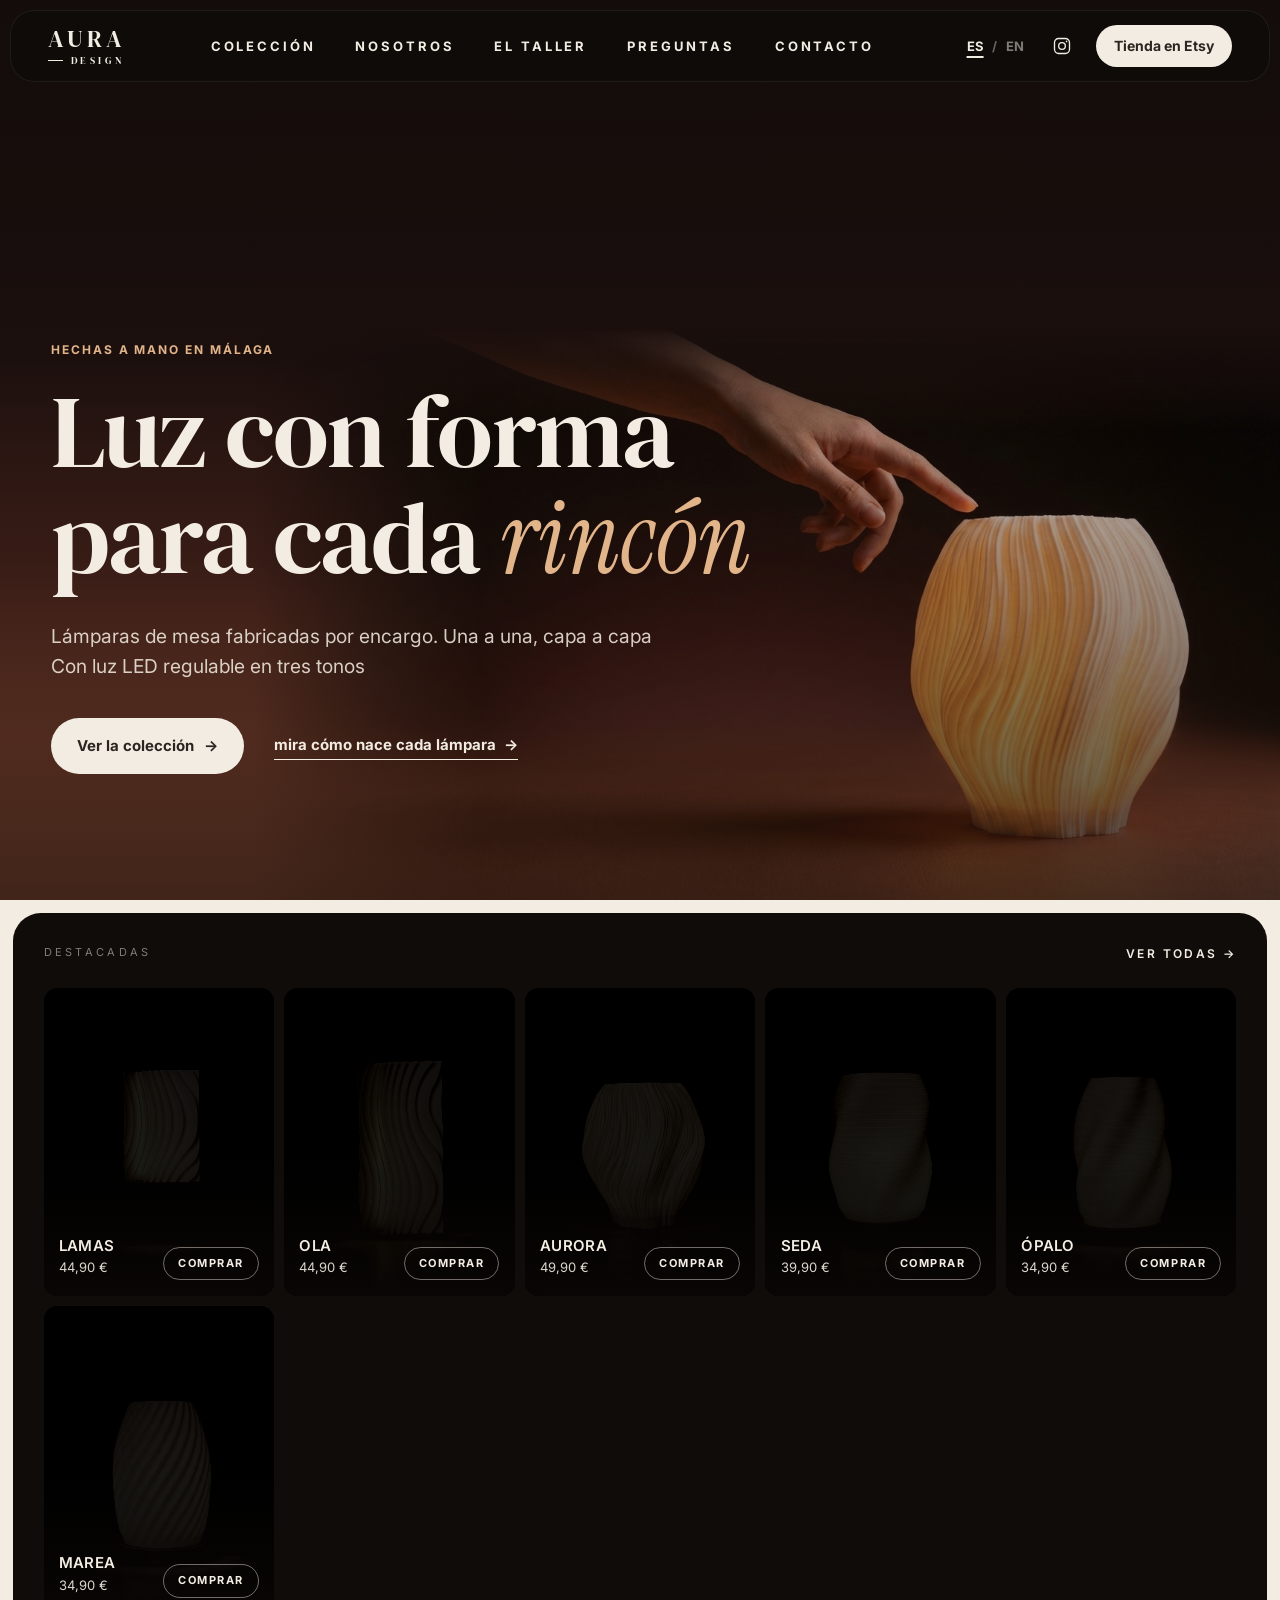
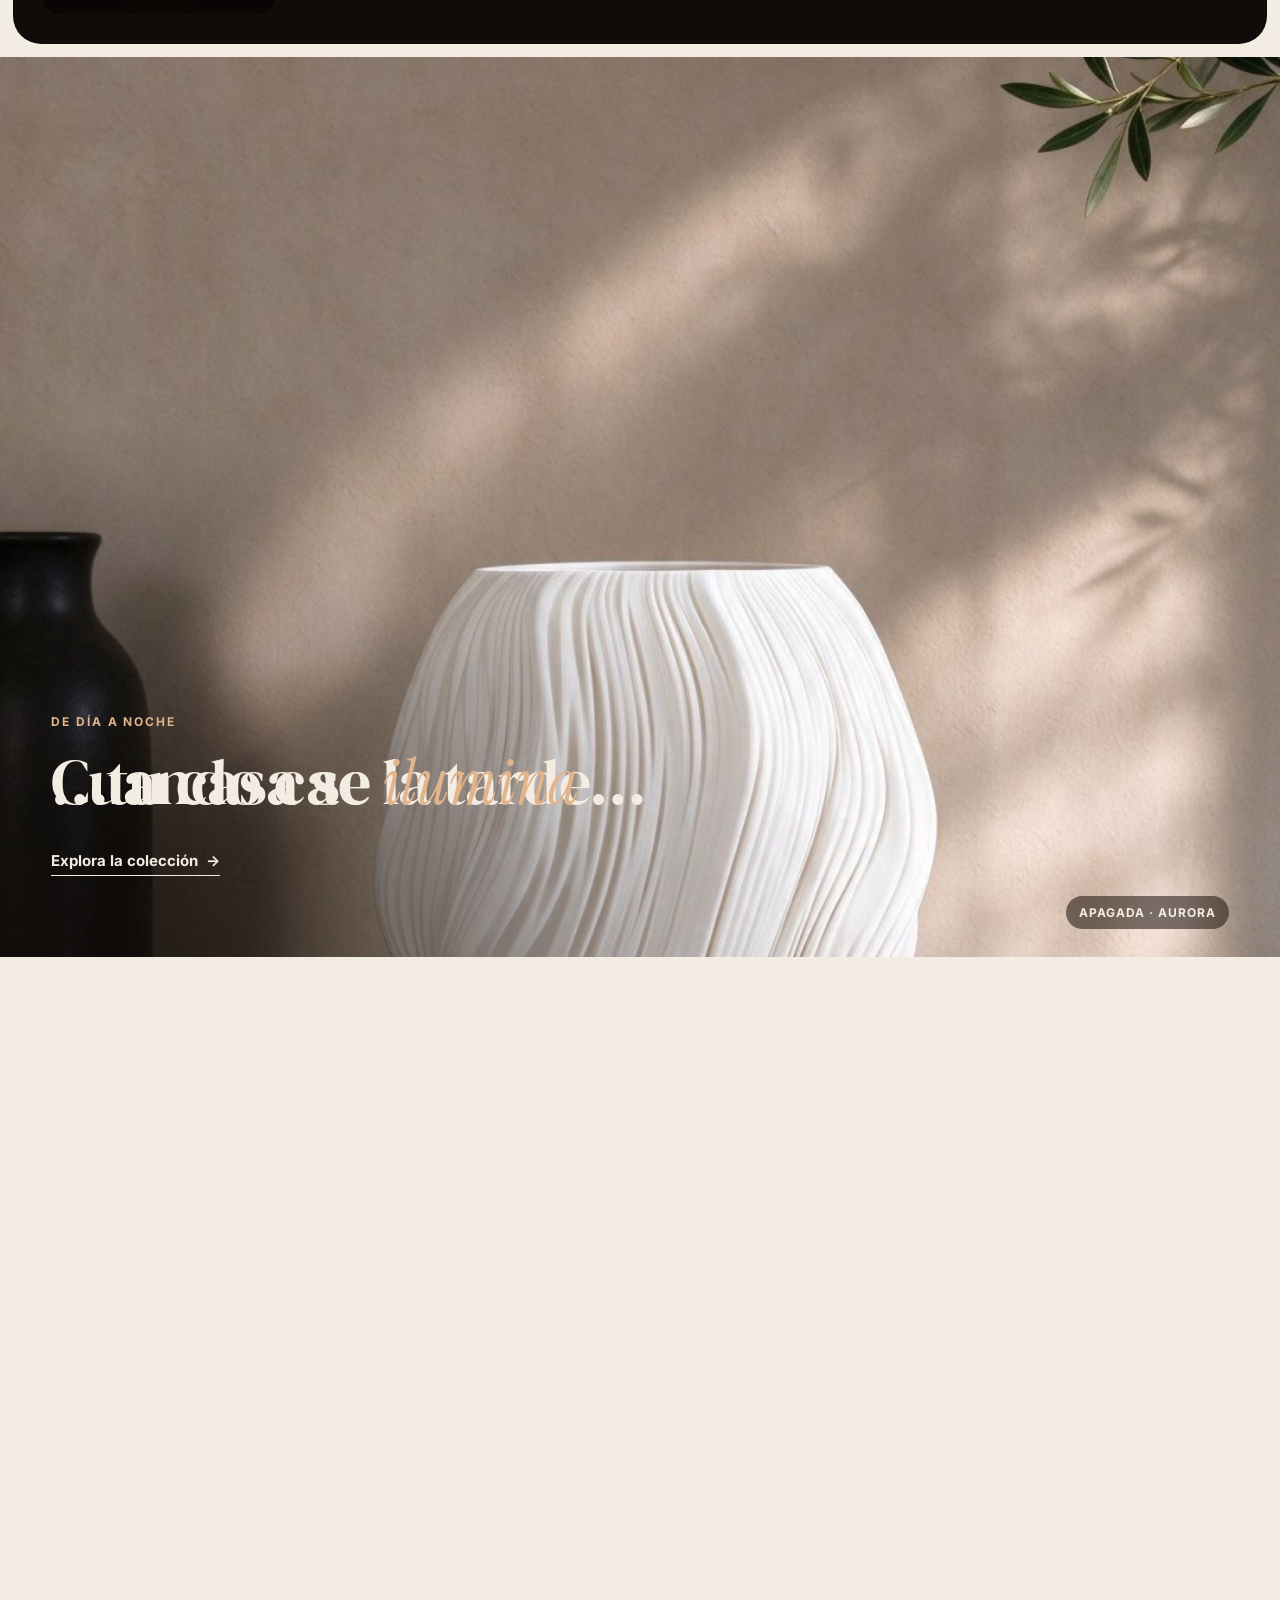
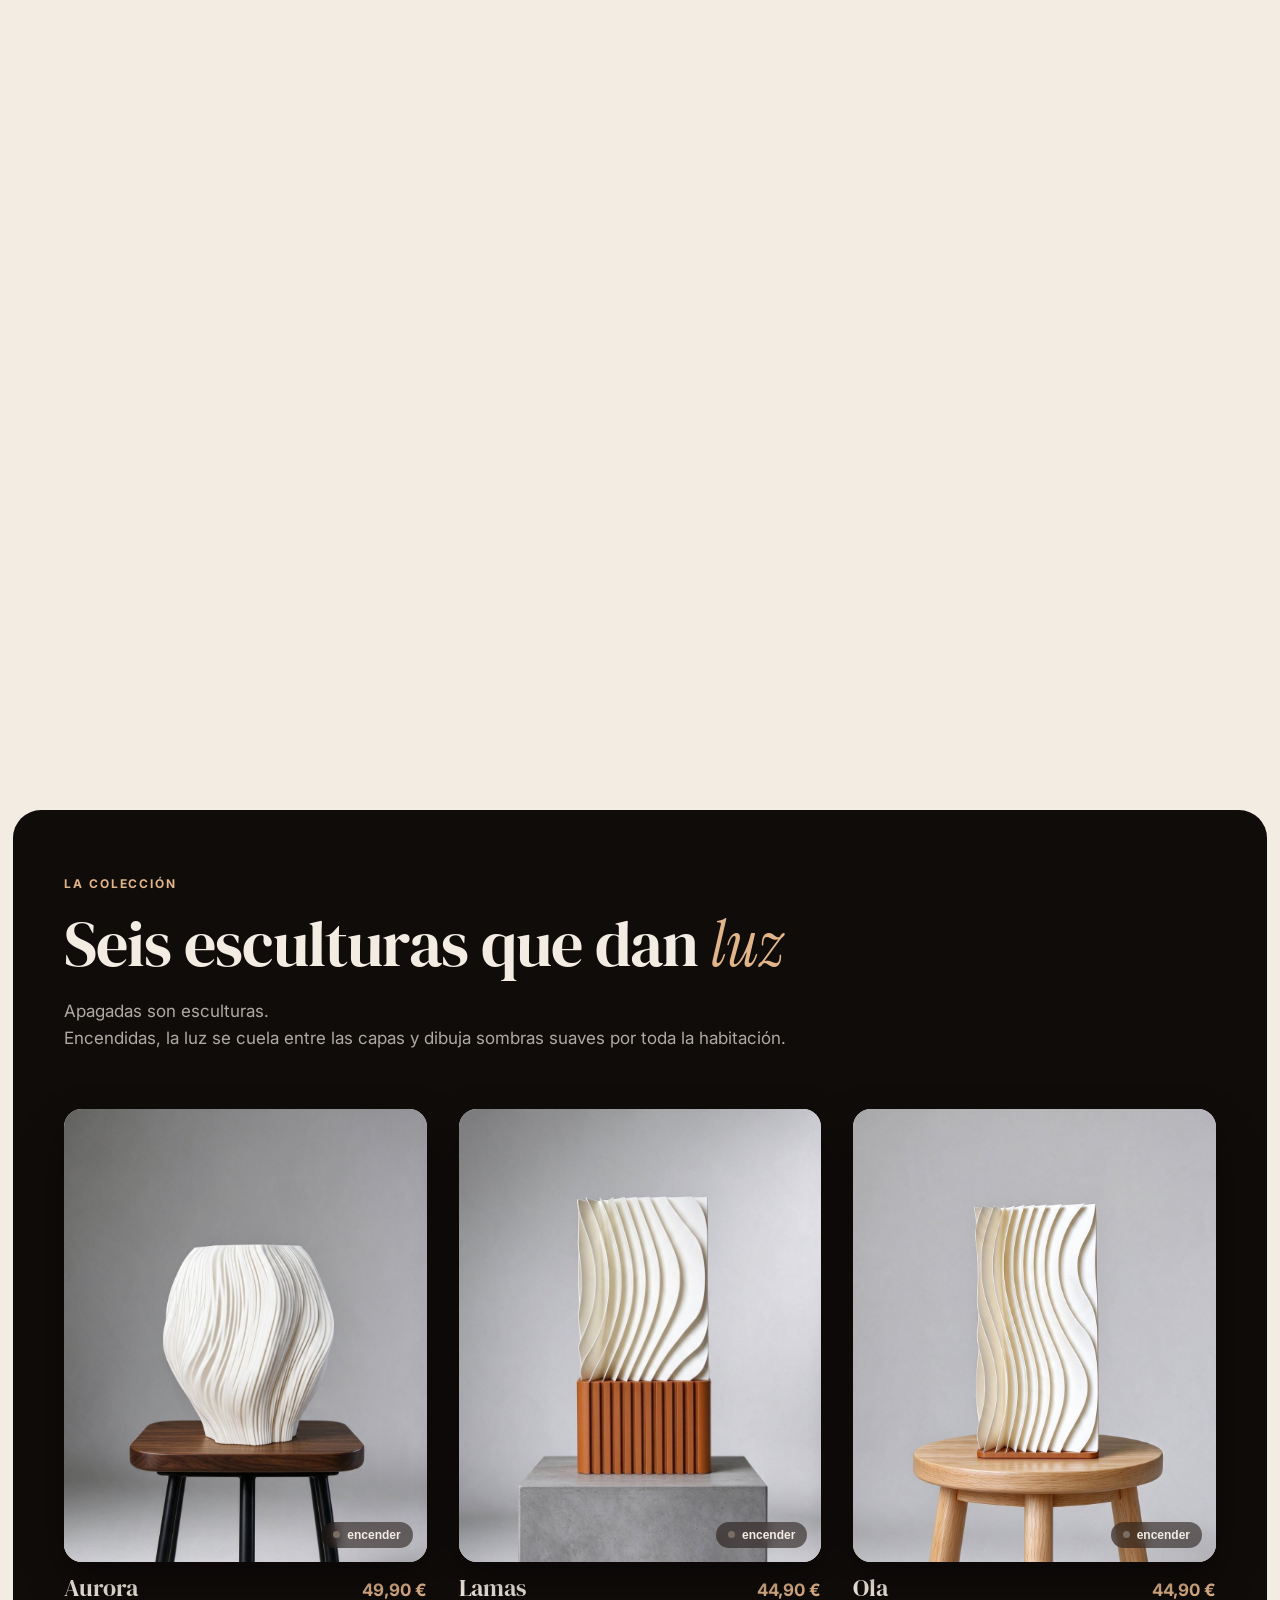
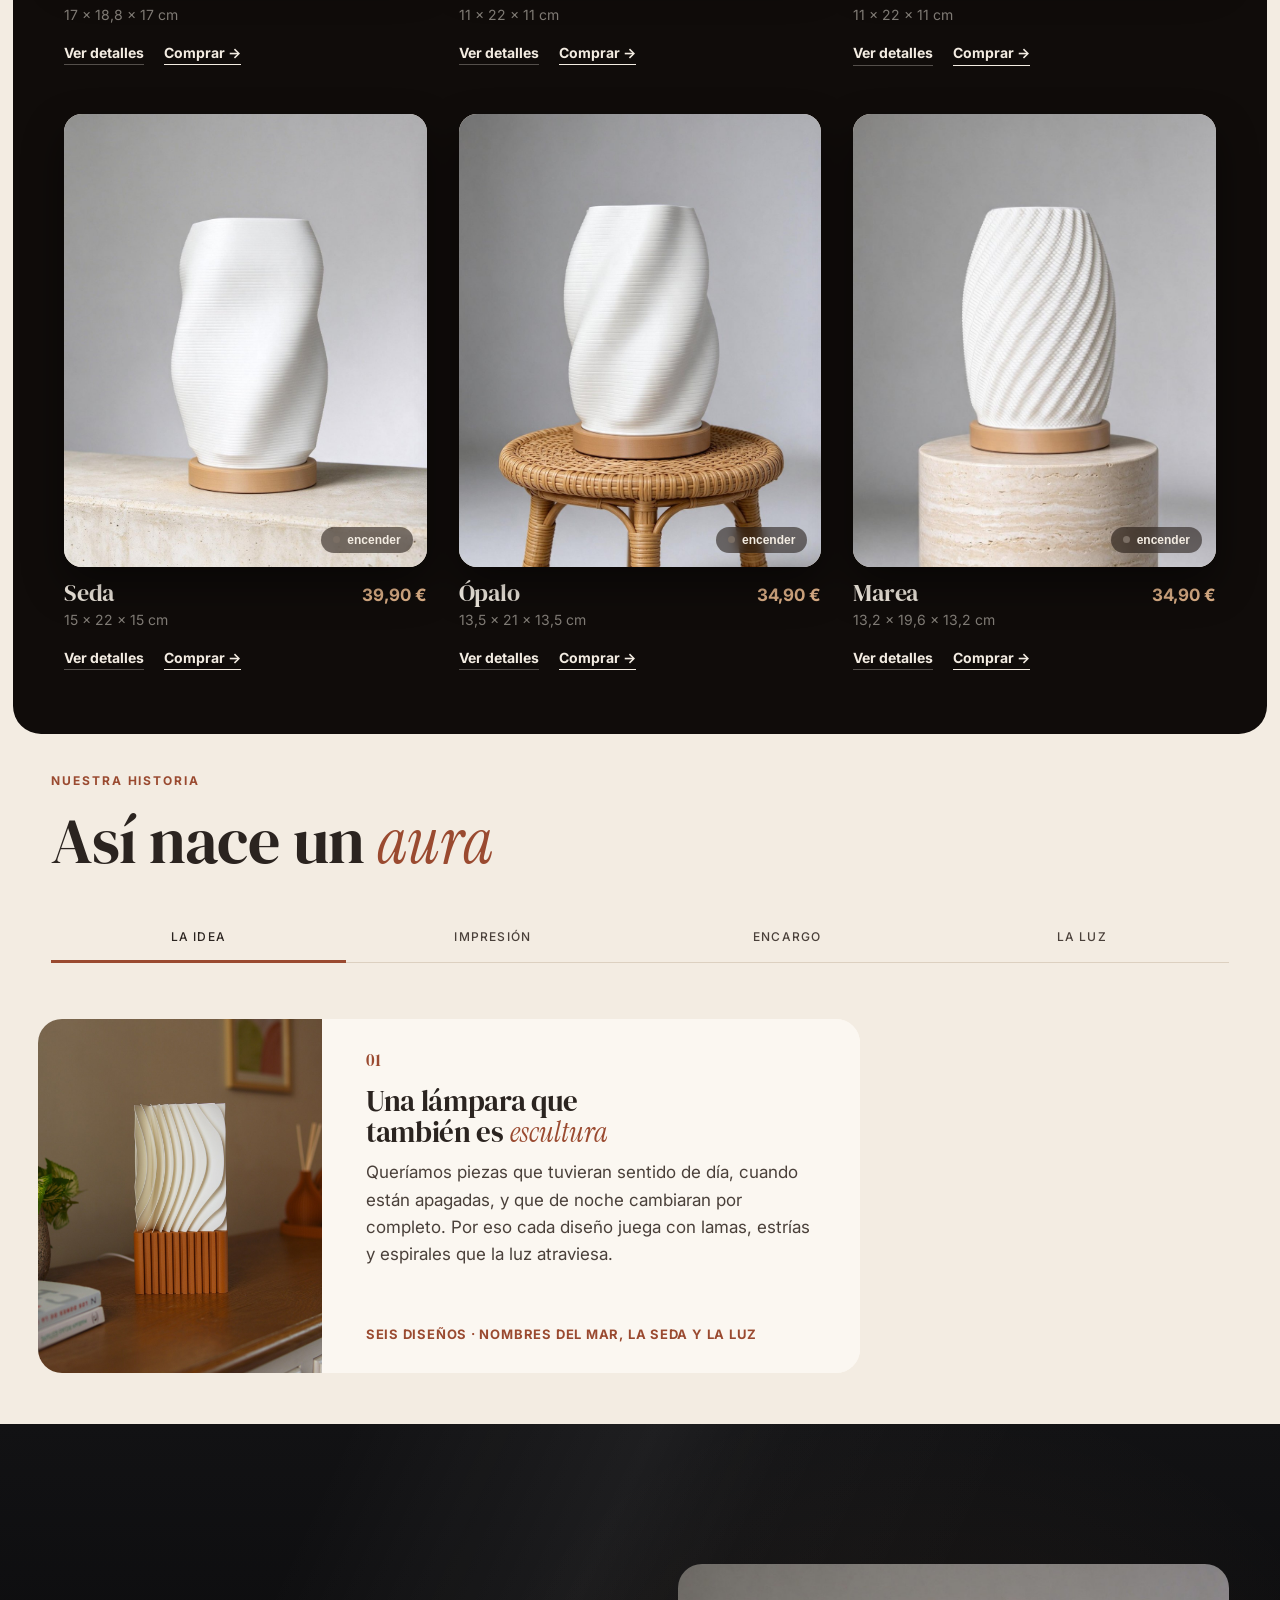
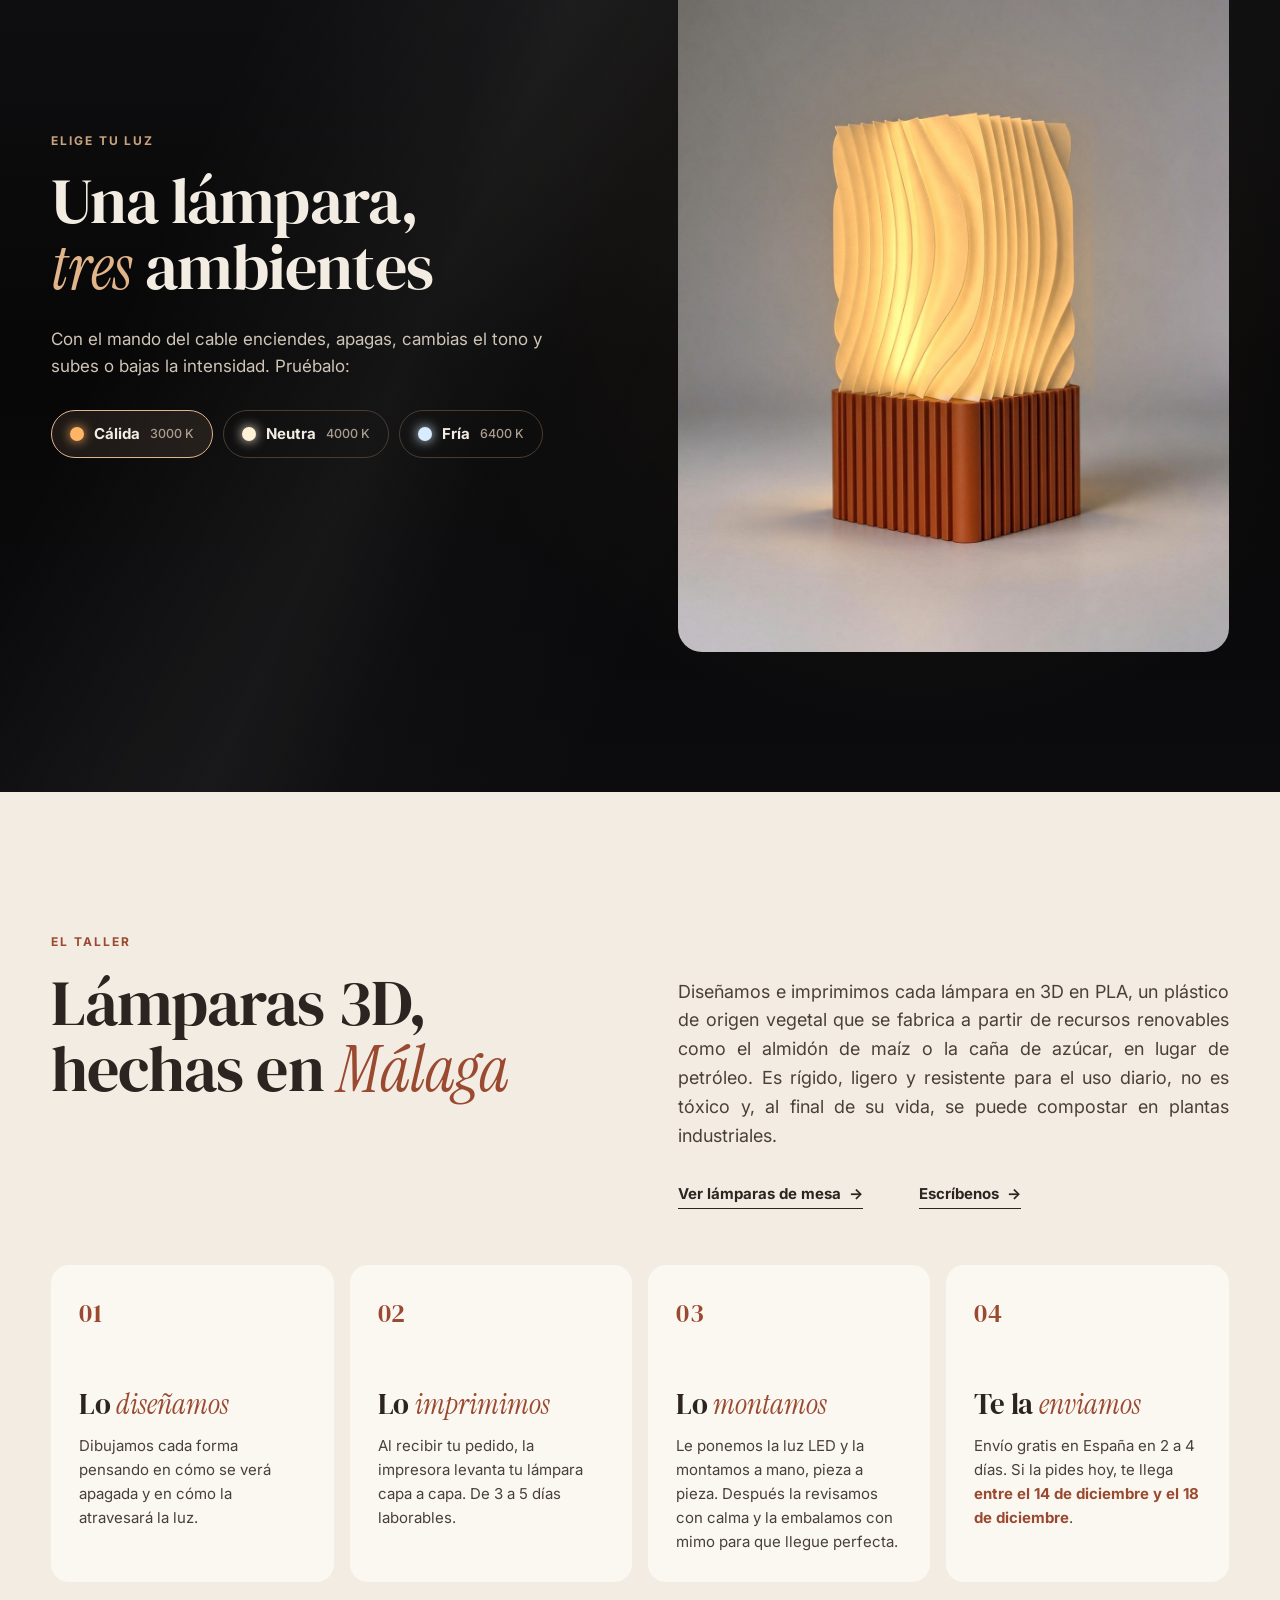
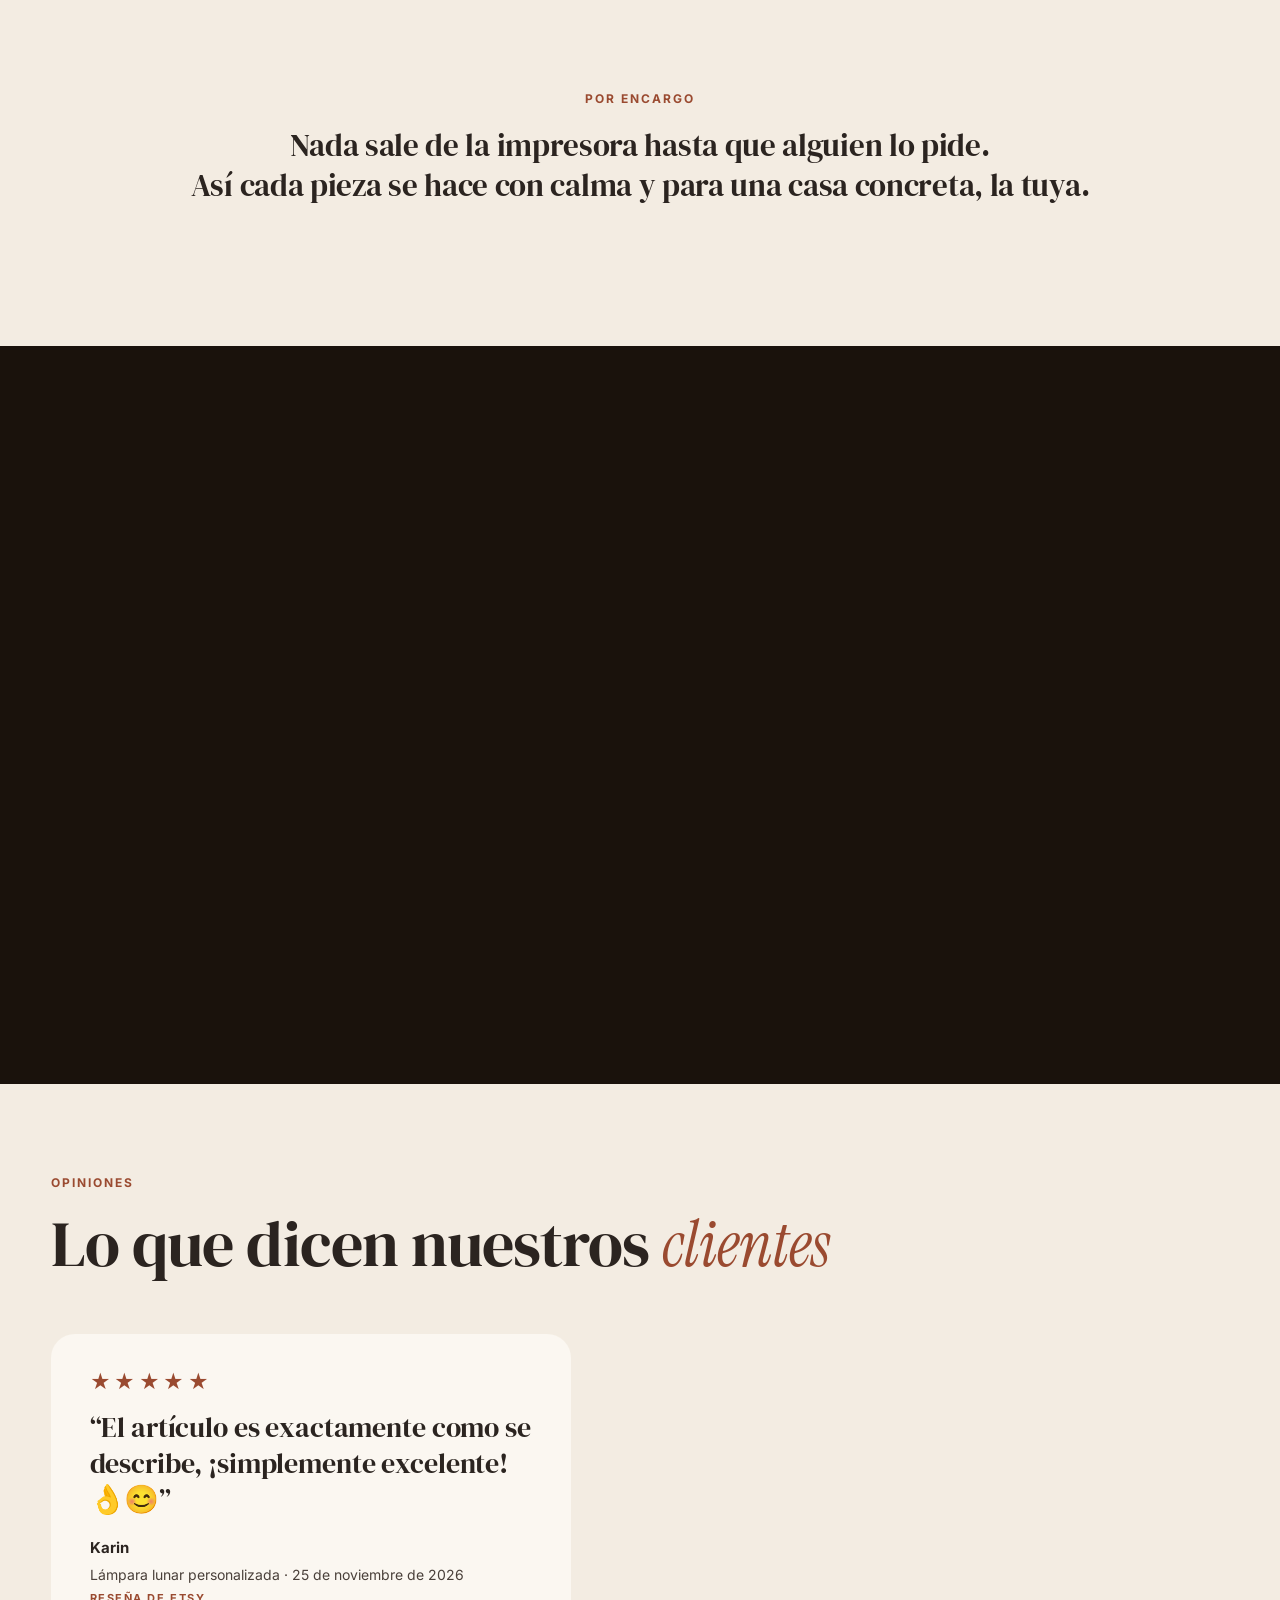
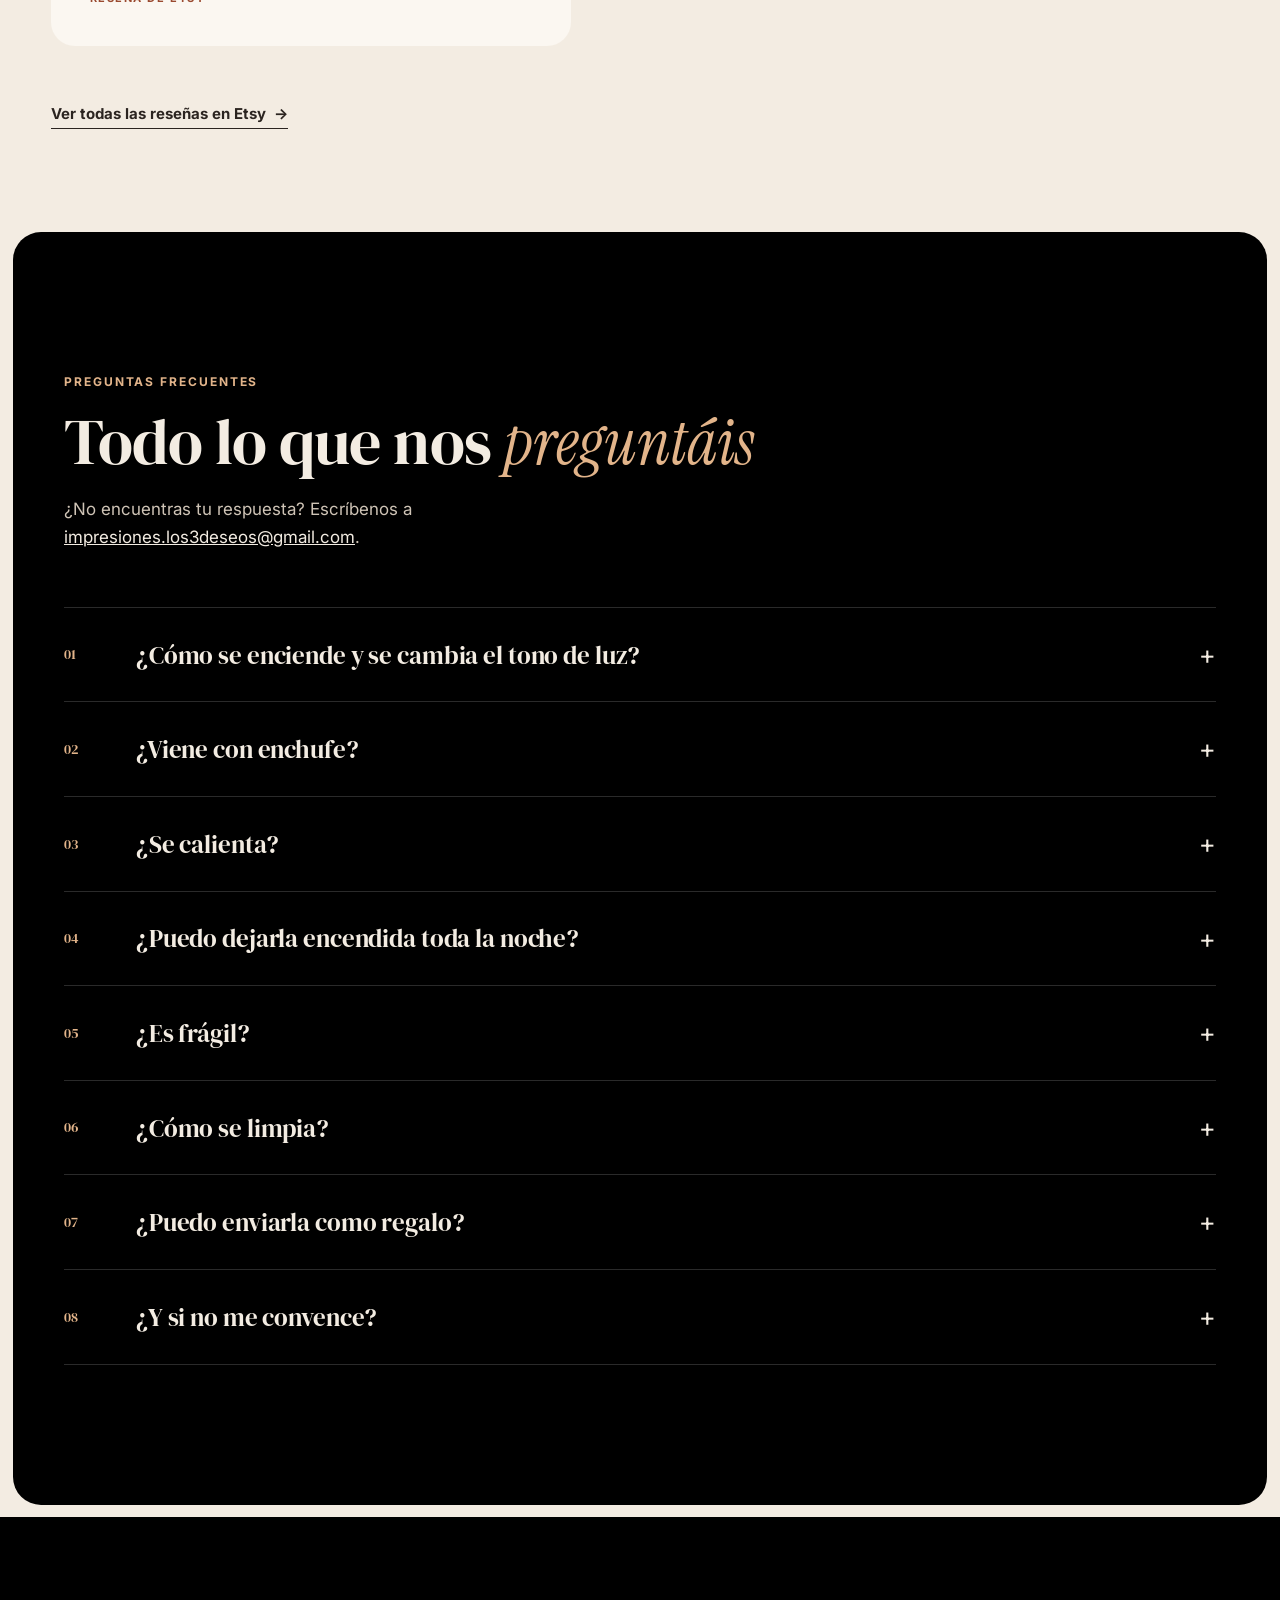
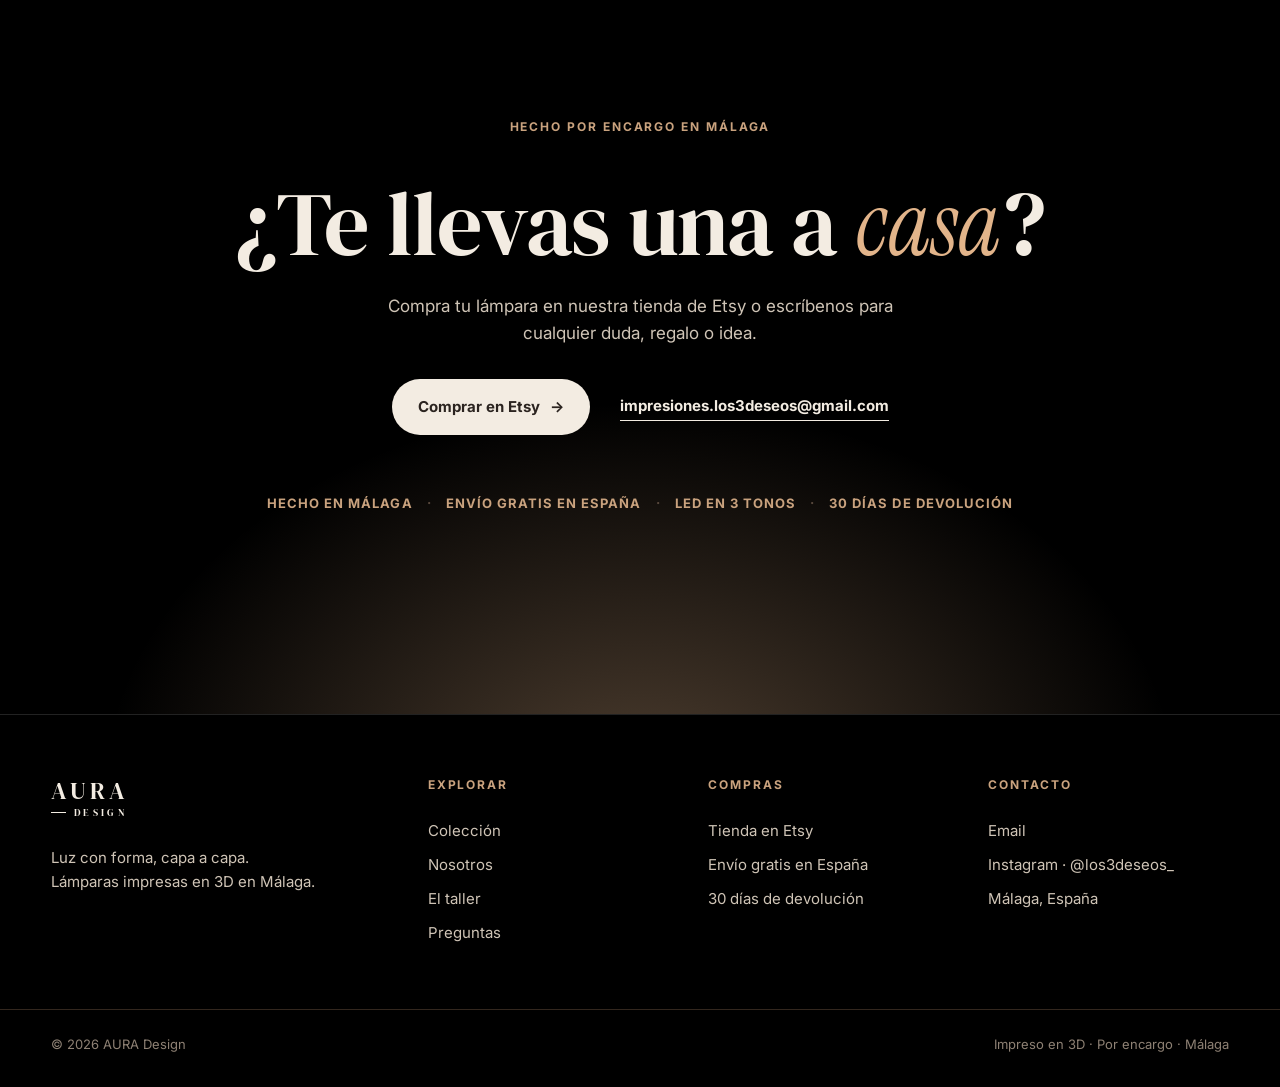
==== commit f8a6671b: "Reseñas, galería deslizable y retoques de la versión móvil - Nueva sección de opiniones ("Lo que dic" ====
--- a/movil.html
+++ b/movil.html
@@ -77,8 +77,8 @@
     <section class="anochecer" id="anochecer">
       <div class="anochecer-fijo">
         <div class="anochecer-fondo" aria-hidden="true">
-          <img src="assets/fotos/anochecer/dia.jpg" alt="" />
-          <img class="encendida" src="assets/fotos/anochecer/noche.jpg" alt="" />
+          <img src="assets/fotos/anochecer/dia-movil.jpg" alt="" />
+          <img class="encendida" src="assets/fotos/anochecer/noche-movil.jpg" alt="" />
         </div>
         <div class="anochecer-texto">
           <p class="antetitulo antetitulo-claro">De día a noche</p>
@@ -117,8 +117,8 @@
 
       <div class="pestanas aparece" role="tablist" aria-label="Nuestra historia">
         <button role="tab" aria-selected="true" aria-controls="p-idea" id="t-idea">La idea</button>
-        <button role="tab" aria-selected="false" aria-controls="p-impresion" id="t-impresion" tabindex="-1">La impresión</button>
-        <button role="tab" aria-selected="false" aria-controls="p-encargo" id="t-encargo" tabindex="-1">Por encargo</button>
+        <button role="tab" aria-selected="false" aria-controls="p-impresion" id="t-impresion" tabindex="-1">Impresión</button>
+        <button role="tab" aria-selected="false" aria-controls="p-encargo" id="t-encargo" tabindex="-1">Encargo</button>
         <button role="tab" aria-selected="false" aria-controls="p-material" id="t-material" tabindex="-1">La luz</button>
       </div>
 
@@ -161,14 +161,6 @@
             </div>
           </article>
         </div>
-        <blockquote class="cita">
-          <img src="assets/fotos/opalo/2.jpg" alt="" loading="lazy" />
-          <div>
-            <p>“La luz es el primer material con el que diseñamos.”</p>
-            <footer>— AURA Design</footer>
-            <a class="enlace-flecha enlace-claro" href="#taller">Cómo trabajamos <span aria-hidden="true">→</span></a>
-          </div>
-        </blockquote>
       </div>
     </section>
 
@@ -229,6 +221,18 @@
     <!-- Abanico de las seis lámparas -->
     <section class="abanico" id="destacadas" aria-label="Las seis lámparas"></section>
 
+    <!-- Opiniones de clientes (se rellenan desde la lista RESENAS de js/main.js) -->
+    <section class="ancho seccion opiniones" id="opiniones">
+      <div class="seccion-titulo aparece">
+        <div>
+          <p class="antetitulo">Opiniones</p>
+          <h2>Lo que dicen nuestros <em>clientes</em></h2>
+        </div>
+      </div>
+      <div class="opiniones-lista" id="opiniones-lista"></div>
+      <a class="enlace-flecha aparece" href="https://www.etsy.com/shop/Los3Deseos#reviews" target="_blank" rel="noopener">Ver todas las reseñas en Etsy <span aria-hidden="true">→</span></a>
+    </section>
+
     <!-- Preguntas (desde aquí hasta el final, fondo oscuro) -->
     <div class="preguntas-fondo">
     <section class="ancho seccion preguntas" id="preguntas">
@@ -296,7 +300,11 @@
   <dialog class="ficha" id="ficha" aria-labelledby="ficha-nombre">
     <button class="ficha-cerrar" id="ficha-cerrar" aria-label="Cerrar">×</button>
     <div class="ficha-galeria">
-      <img id="ficha-foto" src="" alt="" />
+      <div class="ficha-visor" id="ficha-visor">
+        <img id="ficha-foto" src="" alt="" />
+        <button class="ficha-flecha anterior" id="ficha-anterior" aria-label="Foto anterior"><svg viewBox="0 0 24 24" aria-hidden="true"><path d="M15 5l-7 7 7 7" /></svg></button>
+        <button class="ficha-flecha siguiente" id="ficha-siguiente" aria-label="Foto siguiente"><svg viewBox="0 0 24 24" aria-hidden="true"><path d="M9 5l7 7-7 7" /></svg></button>
+      </div>
       <div class="ficha-miniaturas" id="ficha-miniaturas"></div>
     </div>
     <div class="ficha-datos">
--- a/css/movil.css
+++ b/css/movil.css
@@ -307,6 +307,7 @@
   .foco:nth-child(3) { grid-column: 1; grid-row: 31 / span 24; }
   .foco:nth-child(4) { grid-column: 2; grid-row: 30 / span 31; }  /* alta */
   .foco:nth-child(5) { grid-column: 1; grid-row: 55 / span 27; }
+  .foco:nth-child(6) { grid-column: 2; grid-row: 61 / span 22; }
   .foco-info { gap: 8px; }
   .foco-comprar { font-size: 10px; padding: 6px 12px; }
 }
@@ -349,6 +350,7 @@
 }
 #coleccion { padding-top: clamp(40px, 5vw, 64px); padding-bottom: clamp(40px, 5vw, 64px); }
 #historia { padding-top: clamp(16px, 2vw, 24px); padding-bottom: clamp(32px, 4vw, 56px); }
+#historia .pestanas { margin-top: -18px; }   /* menos hueco entre el título y las pestañas */
 .historia-paneles { display: flex; }
 .historia-paneles .panel { flex: 1; }
 .seccion-sub { margin-top: 20px; color: var(--apagado); }
@@ -371,14 +373,17 @@
 .coleccion-fondo .tarjeta-foto { box-shadow: 0 18px 40px rgba(0, 0, 0, .45); }
 
 /* Historia */
-.pestanas { display: flex; flex-wrap: wrap; gap: 8px; border-bottom: 1px solid var(--linea); padding-bottom: 18px; }
+/* Pestañas en una sola fila, en mayúsculas y subrayadas (la elegida, en terracota) */
+.pestanas { display: flex; flex-wrap: nowrap; gap: 0; border-bottom: 1px solid var(--linea); padding-bottom: 0; }
 .pestanas button {
-  font: inherit; font-weight: 700; font-size: 15px; cursor: pointer;
-  background: none; border: 1px solid var(--linea); color: var(--apagado);
-  padding: 10px 20px; border-radius: 999px; transition: all .3s var(--ease);
-}
-.pestanas button:hover { border-color: var(--oscuro); color: var(--oscuro); }
-.pestanas button[aria-selected="true"] { background: var(--oscuro); border-color: var(--oscuro); color: var(--crema); }
+  flex: 1 1 0; min-width: 0;
+  font: inherit; font-weight: 500; font-size: 12px; letter-spacing: .1em; text-transform: uppercase; line-height: 1.5;
+  cursor: pointer; background: none; border: 0; border-radius: 0; color: var(--apagado);
+  padding: 14px 4px; margin-bottom: -1px;
+  border-bottom: 3px solid transparent; transition: color .3s var(--ease), border-color .3s var(--ease);
+}
+.pestanas button:hover { color: var(--oscuro); }
+.pestanas button[aria-selected="true"] { color: var(--oscuro); border-bottom-color: var(--terracota); }
 .historia { display: grid; grid-template-columns: 1.6fr 1fr; gap: 24px; }
 .panel { display: grid; grid-template-columns: 1fr 1fr; background: var(--papel); border-radius: 24px; overflow: hidden; min-height: 520px; animation: entra .6s var(--ease); }
 .panel[hidden] { display: none; }
@@ -503,11 +508,16 @@
 .hoja .precio s { color: rgba(243,236,226,.6); }
 .hoja-pie button { font: inherit; font-weight: 700; font-size: 15px; background: none; border: 0; border-bottom: 1px solid currentColor; color: inherit; padding: 0 0 2px; cursor: pointer; }
 /* Móvil: las franjas pasan a ser horizontales, una encima de otra */
+/* Al bajar, la sección se queda fija y las lámparas se van abriendo una tras otra (en vertical) */
 @media (max-width: 760px) {
-  .abanico { flex-direction: column; height: auto; min-height: 0; }
-  .hoja { flex: none; height: 76px; transition: height .7s var(--ease); }
+  .abanico { display: block; height: calc(100svh + 6 * 55svh); min-height: 0; overflow: visible; }
+  .abanico-fijo {
+    position: sticky; top: 0; height: 100svh; overflow: hidden;
+    display: flex; flex-direction: column; padding-top: 84px; box-sizing: border-box; background: var(--noche);
+  }
+  .hoja { flex: 1 1 0; min-height: 0; }
   .hoja + .hoja { border-left: 0; border-top: 1px solid rgba(0,0,0,.35); }
-  .hoja.activa { height: 72vh; }
+  .hoja.activa { flex-grow: 7; }
   .hoja-nombre-corto { writing-mode: horizontal-tb; transform: none; left: 20px; bottom: auto; top: 50%; translate: 0 -50%; }
 }
 
@@ -523,6 +533,17 @@
 .acordeon summary::after { content: "+"; font-family: var(--texto); font-size: 26px; font-weight: 400; justify-self: end; transition: transform .35s var(--ease); }
 .acordeon details[open] summary::after { transform: rotate(45deg); }
 .acordeon .respuesta { padding: 0 42px 28px 72px; color: var(--apagado); max-width: 52em; }
+
+/* Opiniones de clientes */
+#opiniones { padding-block: clamp(56px, 7vw, 96px); }
+.opiniones-lista { display: grid; grid-template-columns: repeat(auto-fill, minmax(min(100%, 340px), 520px)); gap: 20px; }
+.opinion { margin: 0; background: var(--papel); border-radius: 24px; padding: clamp(26px, 3vw, 40px); display: flex; flex-direction: column; gap: 18px; }
+.opinion-estrellas { color: var(--terracota); font-size: 20px; letter-spacing: .18em; line-height: 1; }
+.opinion blockquote { margin: 0; font-family: var(--display); font-size: clamp(22px, 2.2vw, 28px); line-height: 1.28; letter-spacing: -.005em; color: var(--oscuro); }
+.opinion figcaption { display: flex; flex-direction: column; gap: 4px; font-size: 14px; color: var(--apagado); }
+.opinion figcaption strong { color: var(--oscuro); font-size: 15px; }
+.opinion-origen { font-size: 11px; font-weight: 700; letter-spacing: .14em; text-transform: uppercase; color: var(--terracota); }
+#opiniones > .enlace-flecha { align-self: flex-start; }
 
 /* Preguntas sobre fondo oscuro, igual que el cierre y el pie */
 .preguntas-fondo {
@@ -569,9 +590,24 @@
 .ficha::backdrop { background: rgba(26,18,12,.6); backdrop-filter: blur(4px); }
 .ficha-cerrar { position: absolute; top: 14px; right: 14px; z-index: 3; width: 44px; height: 44px; border-radius: 50%; border: 0; background: var(--crema); font-size: 26px; line-height: 1; cursor: pointer; color: var(--oscuro); }
 .ficha-galeria { background: var(--crema-2); display: flex; flex-direction: column; min-width: 0; }
-.ficha-galeria > img { width: 100%; aspect-ratio: 4 / 5; max-height: calc(100dvh - 140px); object-fit: cover; }
+.ficha-visor > img { width: 100%; aspect-ratio: 4 / 5; max-height: calc(100dvh - 140px); object-fit: cover; }
 /* Imágenes cuadradas o apaisadas (como las infografías): se ven enteras, sin recortar */
-.ficha-galeria > img.entera { object-fit: contain; background: #1c1612; }
+.ficha-visor > img.entera { object-fit: contain; background: #1c1612; }
+/* Visor de la ficha: se desliza y tiene flechas grises a media altura */
+.ficha-visor { position: relative; touch-action: pan-y; user-select: none; -webkit-user-select: none; }
+.ficha-visor > img { display: block; }
+.ficha-flecha {
+  position: absolute; top: 50%; transform: translateY(-50%);
+  width: 40px; height: 40px; border-radius: 50%; border: 0; padding: 0; cursor: pointer;
+  display: grid; place-items: center;
+  background: rgba(60, 60, 60, .45); color: #fff;
+  -webkit-backdrop-filter: blur(4px); backdrop-filter: blur(4px);
+  transition: background .2s;
+}
+.ficha-flecha:hover { background: rgba(60, 60, 60, .7); }
+.ficha-flecha.anterior { left: 12px; }
+.ficha-flecha.siguiente { right: 12px; }
+.ficha-flecha svg { width: 20px; height: 20px; fill: none; stroke: currentColor; stroke-width: 2.2; stroke-linecap: round; stroke-linejoin: round; }
 .ficha-miniaturas { display: flex; gap: 8px; padding: 12px; overflow-x: auto; scrollbar-width: thin; }
 .ficha-miniaturas button { flex: 0 0 64px; height: 80px; padding: 0; border: 2px solid transparent; border-radius: 10px; overflow: hidden; cursor: pointer; background: none; opacity: .6; transition: opacity .2s, border-color .2s; }
 .ficha-miniaturas button[aria-current="true"] { border-color: var(--terracota); opacity: 1; }
@@ -619,6 +655,8 @@
   /* Móvil: la lámpara se centra en la foto y el texto va abajo, sobre un velo */
   .anochecer-fijo { align-items: flex-end; padding: 0 max(20px, 4vw) 80px; }
   .anochecer-fondo img { object-position: 50% center; }
+  /* Foto vertical (con la pared prolongada arriba): se ve entera y nítida, apoyada abajo */
+  .anochecer-fondo img { object-position: 50% 100%; }
   .anochecer-fondo::after {
     background: linear-gradient(0deg, rgba(14,10,7,.8) 0%, rgba(14,10,7,.4) 30%, transparent 48%);
   }
@@ -629,7 +667,7 @@
   .taller { row-gap: 24px; }
   .taller-ante { margin-bottom: -6px; }
   .ficha[open] { grid-template-columns: minmax(0, 1fr); }
-  .ficha-galeria > img { max-height: 60dvh; }
+  .ficha-visor > img { max-height: 60dvh; }
 }
 @media (max-width: 560px) {
   .pasos, .pie-rejilla { grid-template-columns: 1fr; }
@@ -648,3 +686,40 @@
   *, *::before, *::after { animation-duration: .01ms !important; transition-duration: .01ms !important; }
   .aparece { opacity: 1; transform: none; }
 }
+
+/* Móvil: "Elige tu luz" entera en una sola pantalla (texto, botones y foto) */
+@media (max-width: 760px) {
+  .tonos { height: 100svh; min-height: 620px; padding-block: 92px 24px; display: flex; box-sizing: border-box; }
+  .tonos-fila { display: flex; flex-direction: column; align-items: stretch; gap: 18px; flex: 1; min-height: 0; width: 100%; }
+  .tonos-texto > p:not(.antetitulo) { margin: 12px 0 16px; font-size: 15px; }
+  .tonos-botones { flex-wrap: nowrap; gap: 8px; margin-bottom: 0; }
+  .tonos-botones button { flex: 1 1 0; justify-content: center; font-size: 14px; gap: 8px; padding: 10px 8px; }
+  .tonos-botones small { display: none; }
+  .tonos-foto { flex: 1; min-height: 0; aspect-ratio: auto; width: 100%; align-self: stretch; }
+}
+
+/* Móvil: pasos del taller más compactos, con el título al lado del número */
+@media (max-width: 760px) {
+  .pasos { gap: 10px; }
+  .pasos li { display: grid; grid-template-columns: auto 1fr; align-items: baseline; column-gap: 14px; row-gap: 6px; min-height: 0; padding: 18px 20px; }
+  .pasos li h3 { margin-top: 0; }
+  .pasos li p { grid-column: 1 / -1; }
+}
+
+/* Móvil: al poner el dedo encima de un paso, se agranda un poco */
+@media (max-width: 760px) {
+  .pasos li { -webkit-tap-highlight-color: transparent; }
+  .pasos li:hover { transform: none; box-shadow: none; }
+  .pasos li:active { transform: scale(1.04); box-shadow: var(--sombra); transition-duration: .2s; }
+}
+
+/* Móvil: reseñas más pequeñas */
+@media (max-width: 760px) {
+  #opiniones { padding-block: 44px; gap: 22px; }
+  .opinion { padding: 20px 22px; gap: 12px; border-radius: 18px; }
+  .opinion-estrellas { font-size: 15px; }
+  .opinion blockquote { font-size: 18px; }
+  .opinion figcaption { font-size: 13px; gap: 2px; }
+  .opinion figcaption strong { font-size: 14px; }
+  .opinion-origen { font-size: 10px; }
+}
